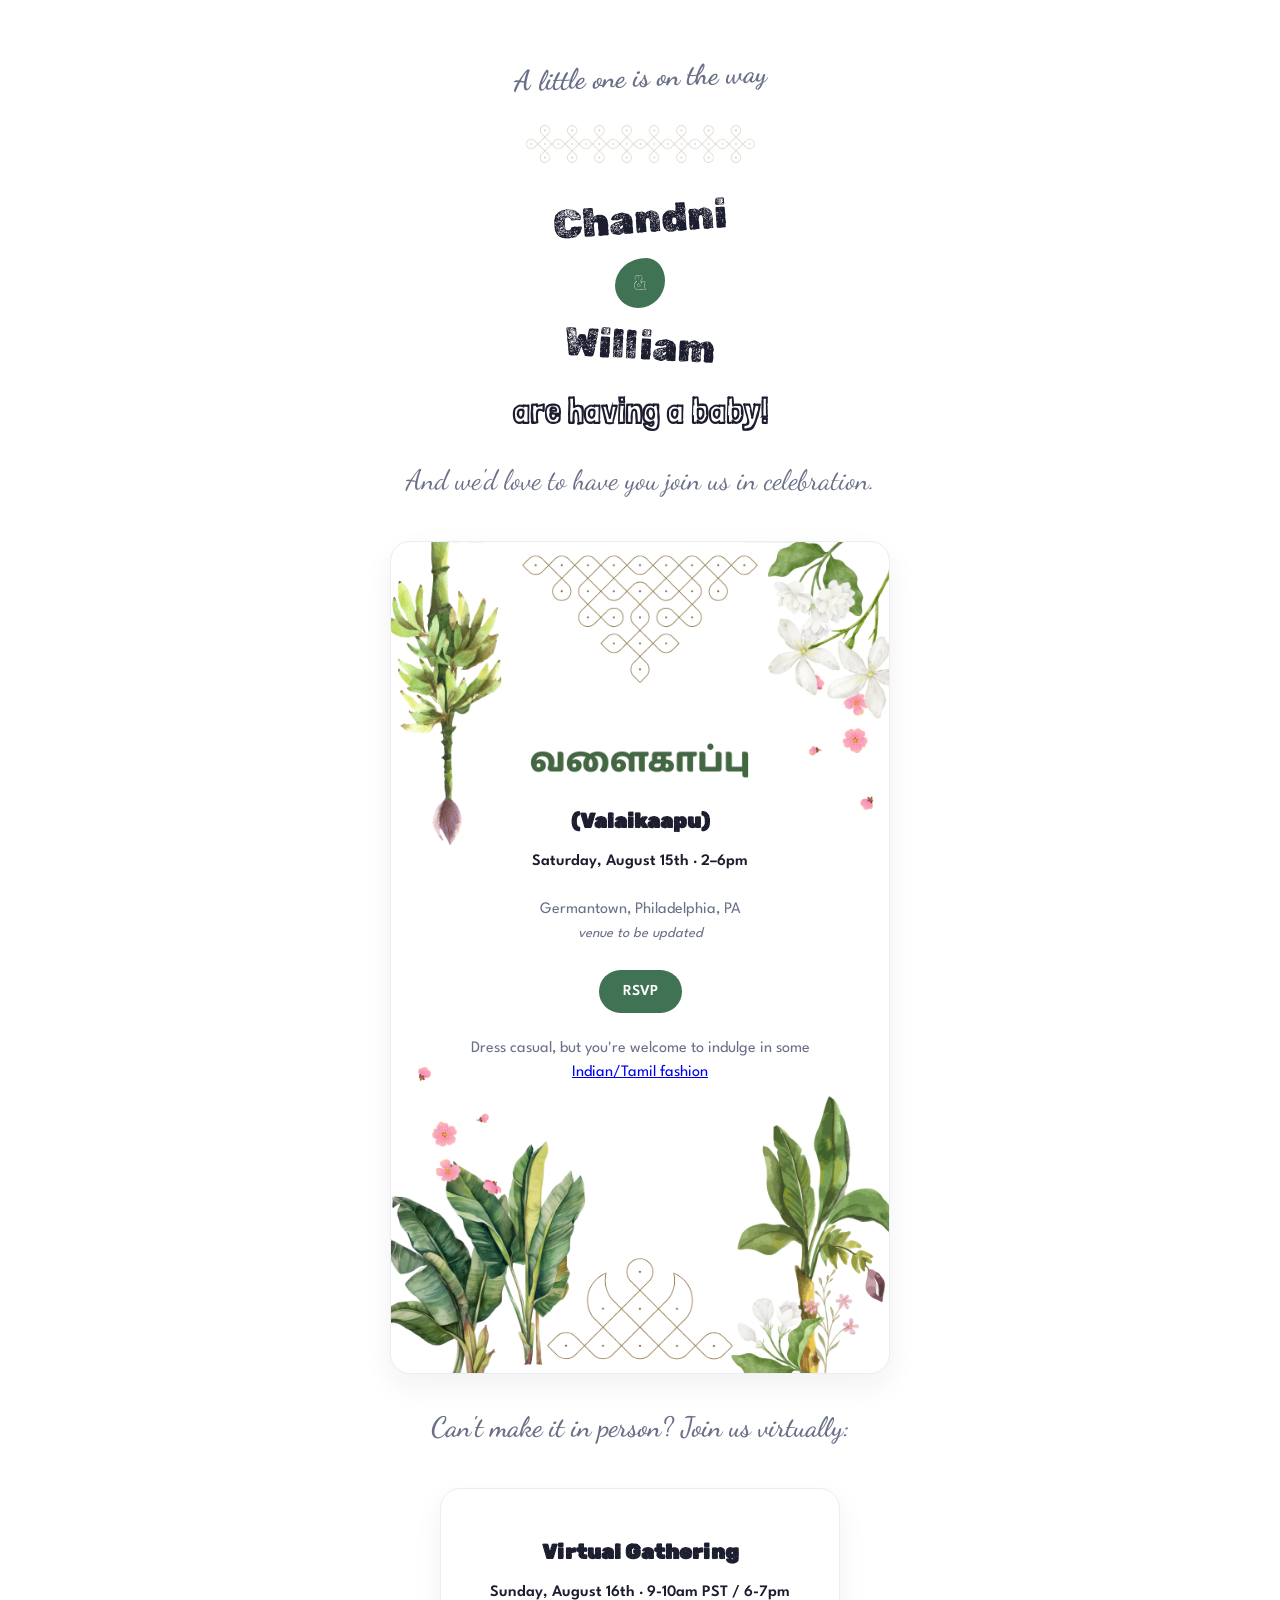
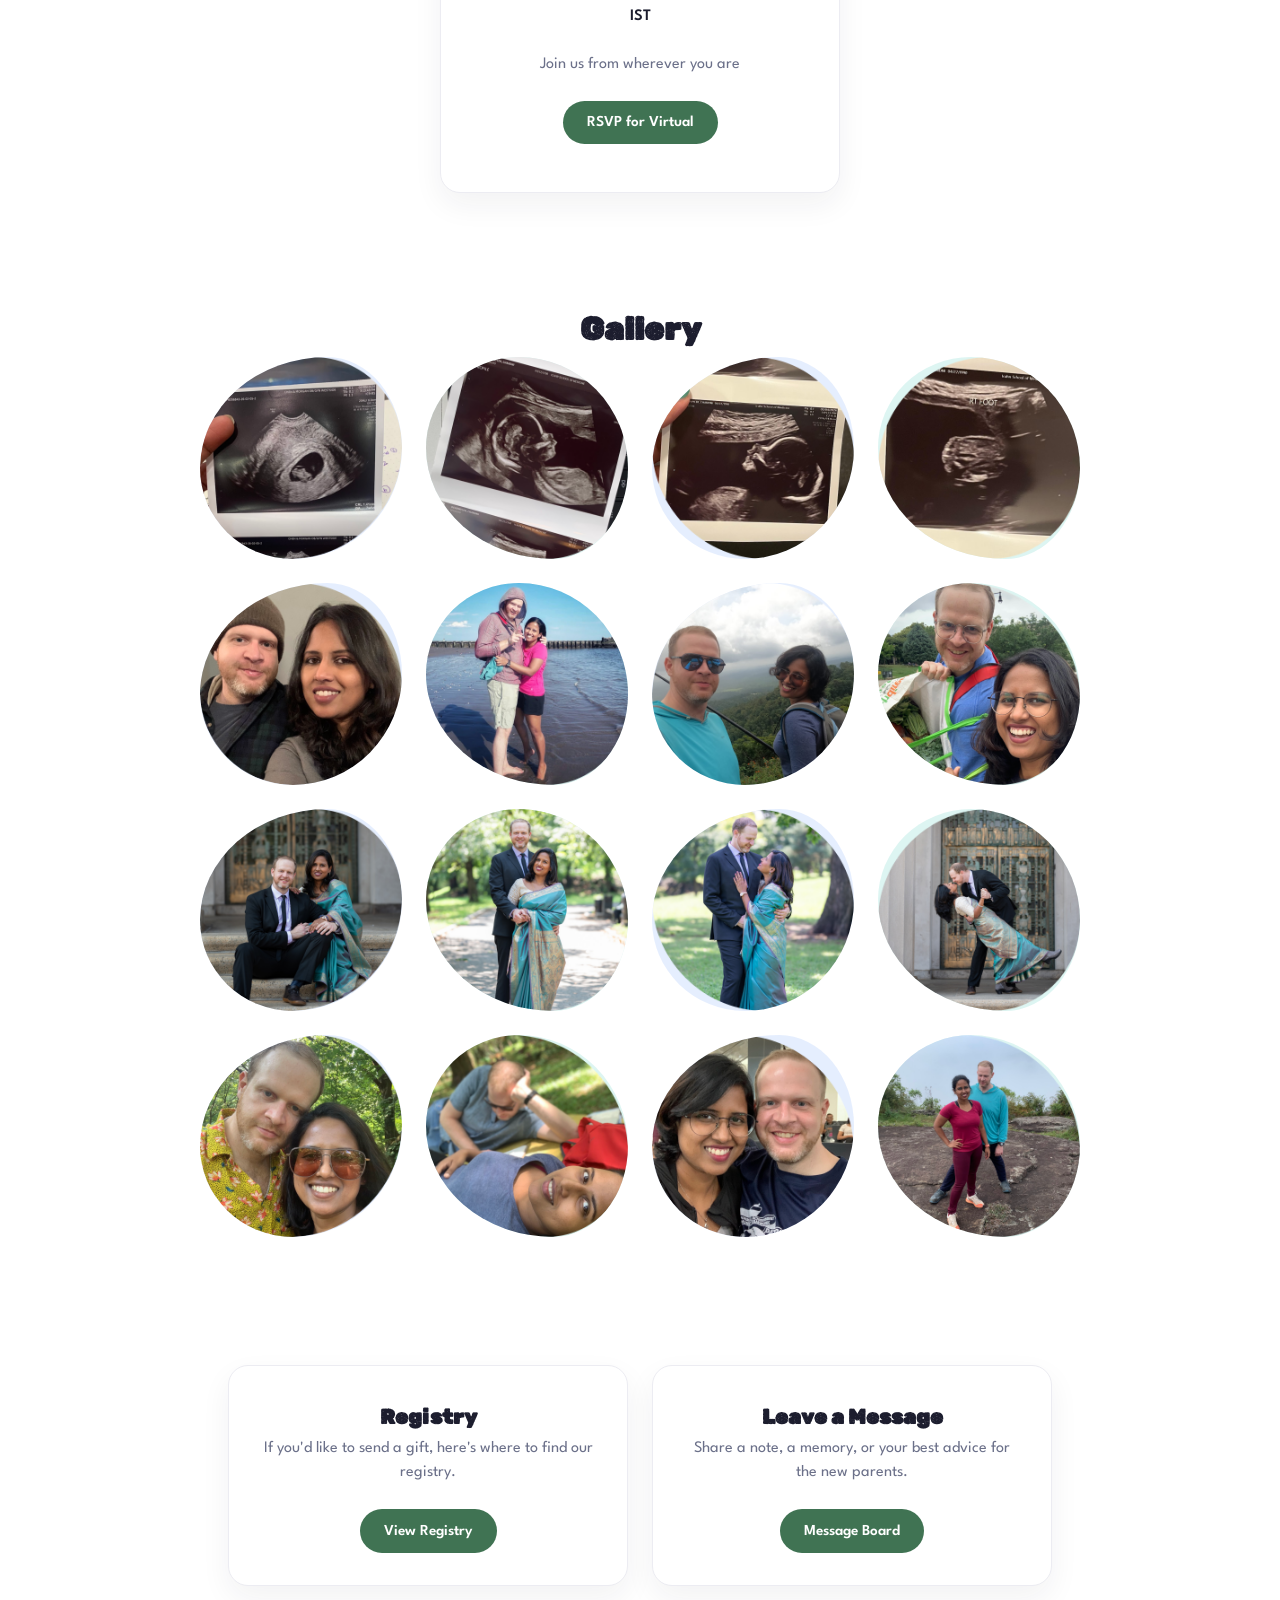
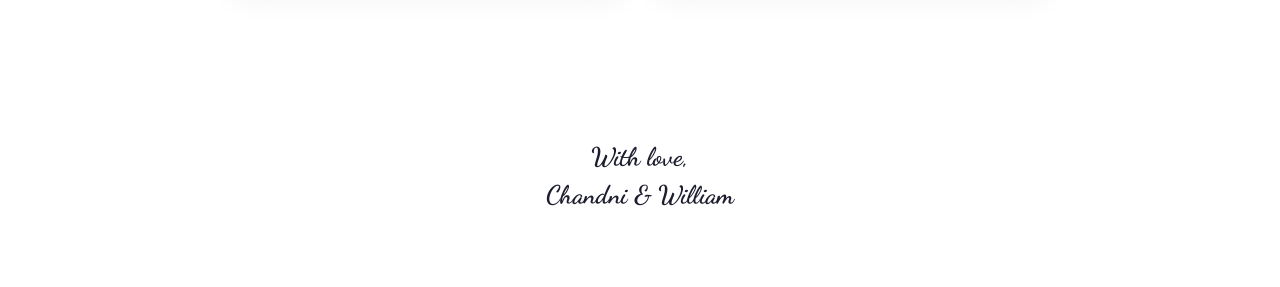
==== index.html @ 980592e0 "Add spacer graphic and tune invite card sizing/colors Adds Images/spacer.png between the eyebrow tex" ====
<!DOCTYPE html>
<html lang="en">
<head>
<meta charset="UTF-8">
<meta name="viewport" content="width=device-width, initial-scale=1.0">
<title>Chandni & William's Baby Celebration</title>

<link rel="preconnect" href="https://fonts.googleapis.com">
<link rel="preconnect" href="https://fonts.gstatic.com" crossorigin>
<link href="https://fonts.googleapis.com/css2?family=Dancing+Script:wght@400..700&family=League+Spartan:wght@100..900&family=Londrina+Sketch&family=Rubik+Dirt&display=swap" rel="stylesheet">

<link rel="stylesheet" href="styles.css">
</head>
<body>

<div class="page">

  <header class="hero">
    <p class="eyebrow">A little one is on the way</p>

    <img class="spacer-img" src="Images/spacer.png" alt="">

    <h1 class="names">
      <span class="name-badge tilt-left">Chandni</span>
      <span class="amp-bubble">&amp;</span>
      <span class="name-badge tilt-right">William</span>
    </h1>

    <p class="tagline">are having a baby!</p>
    <p class="lead">And we'd love to have you join us in celebration.</p>

    <div class="details">
      <div class="detail-card detail-card--invite">
        <!-- <span class="icon-badge icon-pink">&#127881;</span> -->
        <h2>(Valaikaapu)</h2>
        <p class="when">Saturday, August 15th &middot; 2&ndash;6pm</p>
        <p class="where">Germantown, Philadelphia, PA <span class="tbd"> <br> venue to be updated</span></p>
        <a class="rsvp-btn" href="rsvp-in-person.html">RSVP</a>

          <p class="where">Dress casual, but you're  welcome to indulge in some <a href="https://de.pinterest.com/chandneee/tamil-fashion/"> Indian/Tamil fashion</a></p>
      </div>
    </div>

    <p class="note">Can't make it in person? Join us virtually:</p>

    <div class="details">
      <div class="detail-card">
        <!-- <span class="icon-badge icon-blue">&#128421;&#65039;</span> -->
        <h2>Virtual Gathering</h2>
        <p class="when">Sunday, August 16th &middot;  9-10am PST / 6-7pm IST</p>
        <p class="where">Join us from wherever you are</p>
        <a class="rsvp-btn" href="rsvp-virtual.html">RSVP for Virtual</a>
      </div>
    </div>
  </header>

  <main>

    <section class="photos">
      <h2>Gallery</h2>
      <!-- <p class="section-sub">A few moments along the way</p> -->
      <div class="photo-grid">
        <div class="photo-frame blob-a"><img src="Images/Frame 13.png" alt="Chandni and William"></div>
        <div class="photo-frame blob-b"><img src="Images/Frame 14.png" alt="Chandni and William"></div>
        <div class="photo-frame blob-a"><img src="Images/Frame 15.png" alt="Chandni and William"></div>
        <div class="photo-frame blob-b"><img src="Images/Frame 16.png" alt="Chandni and William"></div>
        <div class="photo-frame blob-a"><img src="Images/Frame 1.png" alt="Chandni and William"></div>
        <div class="photo-frame blob-b"><img src="Images/Frame 2.png" alt="Chandni and William"></div>
        <div class="photo-frame blob-a"><img src="Images/Frame 3.png" alt="Chandni and William"></div>
        <div class="photo-frame blob-b"><img src="Images/Frame 4.png" alt="Chandni and William"></div>
        <div class="photo-frame blob-a"><img src="Images/Frame 5.png" alt="Chandni and William"></div>
        <div class="photo-frame blob-b"><img src="Images/Frame 6.png" alt="Chandni and William"></div>
        <div class="photo-frame blob-a"><img src="Images/Frame 7.png" alt="Chandni and William"></div>
        <div class="photo-frame blob-b"><img src="Images/Frame 8.png" alt="Chandni and William"></div>
        <div class="photo-frame blob-a"><img src="Images/Frame 9.png" alt="Chandni and William"></div>
        <div class="photo-frame blob-b"><img src="Images/Frame 10.png" alt="Chandni and William"></div>
        <div class="photo-frame blob-a"><img src="Images/Frame 11.png" alt="Chandni and William"></div>
        <div class="photo-frame blob-b"><img src="Images/Frame 12.png" alt="Chandni and William"></div>
        
      </div>
    </section>

    <section class="links">
      <div class="link-card">
        <!-- <span class="icon-badge icon-orange">&#127873;</span> -->
        <h2>Registry</h2>
        <p>If you'd like to send a gift, here's where to find our registry.</p>
        <a class="link-btn" href="https://www.amazon.com/baby-reg/chandniandwilliam-naidu-deadwyler-september-2026-philadelphia/3P7S548RN2HLB?ref_=cm_sw_r_cp_ud_dp_37FJ0TAKB4GSCDXKMKXC">View Registry</a>
      </div>

      <div class="link-card">
        <!-- <span class="icon-badge icon-pink">&#128140;</span> -->
        <h2>Leave a Message</h2>
        <p>Share a note, a memory, or your best advice for the new parents.</p>
        <a class="link-btn" href="https://www.figma.com/board/EchbsHTutw6TJrjADyF4Dw/Welcome-to-the-world-party?node-id=0-1&t=aJHgrbHjMYSJV0SW-1">Message Board</a>
      </div>
    </section>

  </main>

  <footer>
    <div class="footer-badge">
      <p>With love, <br> Chandni &amp; William</p>
    </div>
  </footer>

</div>

</body>
</html>
---- styles.css ----
:root {
  --purple: #407353;
  --blue: #4f8ef7;
  --teal: #45c9b8;
  --yellow: #fbd65b;
  --pink: #f98fc0;
  --white: #ffffff;
  --ink: #1c1d2e;
  --muted: #6b7089;
  --border: #ececf2;
}

* {
  box-sizing: border-box;
}

html {
  overflow-x: hidden;
}

body {
  margin: 0;
  font-family: "League Spartan", "Helvetica Neue", Arial, sans-serif;
  background: var(--white) url("illustrated-bg.png") center / cover no-repeat fixed;
  color: var(--ink);
  line-height: 1.5;
  overflow-x: hidden;
}

h2 {
  font-family: "Rubik Dirt", "Baloo 2", sans-serif;
}

/* ---------- Hero ---------- */

.hero {
  text-align: center;
  padding: 3.5rem 1.5rem 3rem;
}

.eyebrow {
  font-family: "Dancing Script", cursive;
  font-size: 1.75rem;
  font-weight: 700;
  color: var(--muted);
  transform: rotate(-2deg);
  margin: 0 0 1rem;
}

.spacer-img {
  display: block;
  width: 240px;
  max-width: 60%;
  height: auto;
  margin: 0 auto 1rem;
}

.names {
  display: flex;
  flex-direction: column;
  align-items: center;
  justify-content: center;
  gap: 0.5rem;
  margin: 0 0 0.5rem;
}

.name-badge {
  color: var(--ink);
  font-family: "Rubik Dirt", "Baloo Thambi 2", sans-serif;
  font-size: clamp(1.6rem, 5vw, 2.5rem);
  font-weight: 400;
}

.tilt-left {
  display: inline-block;
  transform: rotate(-4deg);
}

.tilt-right {
  display: inline-block;
  transform: rotate(3deg);
}

.amp-bubble {
  background: var(--purple);
  color: var(--white);
  font-family: "Londrina Sketch", "Baloo Thambi 2", sans-serif;
  font-weight: 400;
  font-size: 1.3rem;
  width: 2.4em;
  height: 2.4em;
  border-radius: 63% 37% 54% 46% / 55% 45% 55% 45%;
  display: flex;
  align-items: center;
  justify-content: center;
}

.tagline {
  font-family: "Londrina Sketch", cursive;
  font-size: 2.3rem;
  font-weight: 700;
  color: var(--ink);
  margin: 0.5rem 0 0.25rem;
}

.lead {
  font-family: "Dancing Script", cursive;
  font-size: 1.75rem;
  color: var(--muted);
  padding: 1rem 0 0;
  margin: 0 0 2.5rem;
}

.details {
  display: flex;
  flex-wrap: wrap;
  justify-content: center;
  gap: 1.5rem;
  max-width: 800px;
  margin: 0 auto;
}

.detail-card {
  position: relative;
  background: var(--white);
  border: 1px solid var(--border);
  border-radius: 20px;
  padding: 3rem;
  flex: 1 1 280px;
  max-width: 1200px;
  /* min-height: 400px; */
  box-shadow: 0 12px 30px rgba(28, 29, 46, 0.06);
  align-content: center;
  max-width: 400px;
}

.detail-card--invite {
  background-image: url("Images/invite-bg.png");
  background-size: cover;
  background-position: center;
  aspect-ratio: 1200 / 2000;
  min-height: 0;
  height: auto;
  max-width: 500px;
}

.icon-badge {
  position: absolute;
  top: -1.1rem;
  left: -1.1rem;
  width: 2.6rem;
  height: 2.6rem;
  border-radius: 50%;
  display: flex;
  align-items: center;
  justify-content: center;
  font-size: 1.3rem;
  box-shadow: 0 6px 16px rgba(28, 29, 46, 0.12);
}

.icon-pink {
  background: var(--pink);
}

.icon-blue {
  background: var(--blue);
}

.icon-orange {
  background: var(--yellow);
}

.detail-card h2 {
  margin: 0 0 0.75rem;
  font-size: 1.3rem;
  color: var(--ink);
}

.when {
  font-weight: 600;
  margin: 0 0 0.25rem;
}

.where {
  color: var(--muted);
  margin: 1.5rem 0 1.5rem 0;
}

.tbd {
  font-style: italic;
  font-size: 0.9em;
}

.rsvp-btn,
.link-btn {
  display: inline-block;
  background: var(--purple);
  color: var(--white);
  text-decoration: none;
  padding: 0.65rem 1.5rem;
  border-radius: 999px;
  font-weight: 600;
  font-size: 0.95rem;
  transition: transform 0.15s ease;
}

.rsvp-btn:hover,
.link-btn:hover {
  transform: translateY(-2px);
}

.note {
  margin: 2.5rem 0;
  color: var(--muted);
  font-family: "Dancing Script", cursive;
  font-size: 1.75rem;
  font-weight: 600;
}

.details + .note {
  margin-top: 2rem;
}

/* ---------- Main sections ---------- */

main {
  max-width: 960px;
  margin: 0 auto;
  padding: 3rem 1.5rem;
}

section h2 {
  font-size: 2rem;
  color: var(--ink);
  text-align: center;
  margin: 0 0 0.25rem;
}

/* ---------- RSVP (standalone pages) ---------- */

.back-link {
  display: inline-block;
  margin: 2rem 0 0 2rem;
  color: var(--muted);
  text-decoration: none;
  font-weight: 600;
}

.back-link:hover {
  color: var(--ink);
}

.rsvp-standalone {
  max-width: 480px;
  margin: 0 auto;
  padding: 2rem 1.5rem 4rem;
}

.rsvp-card {
  background: var(--white);
  border: 1px solid var(--border);
  border-radius: 20px;
  padding: 2.25rem 2rem;
  text-align: left;
  box-shadow: 0 12px 30px rgba(28, 29, 46, 0.06);
}

.rsvp-card h2 {
  font-size: 1.3rem;
  text-align: center;
  margin: 0 0 1.25rem;
}

.rsvp-card label {
  display: block;
  font-size: 0.9rem;
  font-weight: 600;
  color: var(--ink);
  margin-bottom: 1rem;
}

.rsvp-card input,
.rsvp-card select,
.rsvp-card textarea {
  display: block;
  width: 100%;
  margin-top: 0.35rem;
  padding: 0.6rem 0.75rem;
  border: 1px solid var(--border);
  border-radius: 10px;
  font-family: inherit;
  font-size: 0.95rem;
  color: var(--ink);
}

.rsvp-card textarea {
  resize: vertical;
}

.rsvp-card .rsvp-btn {
  display: block;
  width: 100%;
  text-align: center;
  border: none;
  cursor: pointer;
  margin-top: 0.5rem;
}

.section-sub {
  text-align: center;
  color: var(--muted);
  margin: 0 0 2.5rem;
  font-family: "Dancing Script", cursive;
  font-size: 1.75rem;
}

.photos {
  margin-bottom: 4rem;
  padding: 1rem;
}

.photo-grid {
  display: grid;
  grid-template-columns: repeat(auto-fit, minmax(180px, 1fr));
  gap: 1.5rem;
}

.photo-frame {
  aspect-ratio: 1 / 1;
  display: flex;
  align-items: center;
  justify-content: center;
  overflow: hidden;
  color: var(--ink);
  font-size: 0.9rem;
  font-weight: 600;
  border-radius: 63% 37% 54% 46% / 55% 45% 55% 45%;
}

.photo-frame img {
  width: 100%;
  height: 100%;
  object-fit: cover;
  display: block;
}

.blob-a {
  background: rgba(79, 142, 247, 0.15);
}

.blob-b {
  background: rgba(69, 201, 184, 0.18);
  border-radius: 46% 54% 37% 63% / 45% 55% 45% 55%;
}

/* ---------- Links section ---------- */

.links {
  display: flex;
  flex-wrap: wrap;
  gap: 1.5rem;
  justify-content: center;
  border-radius: 24px;
  padding: 3rem 2rem;
}

.link-card {
  position: relative;
  background: var(--white);
  border: 1px solid var(--border);
  border-radius: 20px;
  padding: 2.25rem 2rem 2rem;
  flex: 1 1 320px;
  max-width: 400px;
  text-align: center;
  box-shadow: 0 12px 30px rgba(28, 29, 46, 0.06);
}

.link-card h2 {
  font-size: 1.3rem;
}

.link-card p {
  color: var(--muted);
  margin: 0 0 1.5rem;
}

/* ---------- Footer ---------- */

footer {
  padding: 2.5rem 1.5rem 3.5rem;
  display: flex;
  justify-content: center;
}

.footer-badge {
  background: var(--white);
  /* border: 1px solid var(--border); */
  color: var(--ink);
  border-radius: 999px;
  padding: 1rem 2.5rem;
  /* box-shadow: 0 12px 30px rgba(28, 29, 46, 0.06); */
}

.footer-badge p {
  margin: 0;
  font-family: "Dancing SCript", cursive;
  text-align: center;
  font-size: 1.6rem;
  font-weight: 700;
}
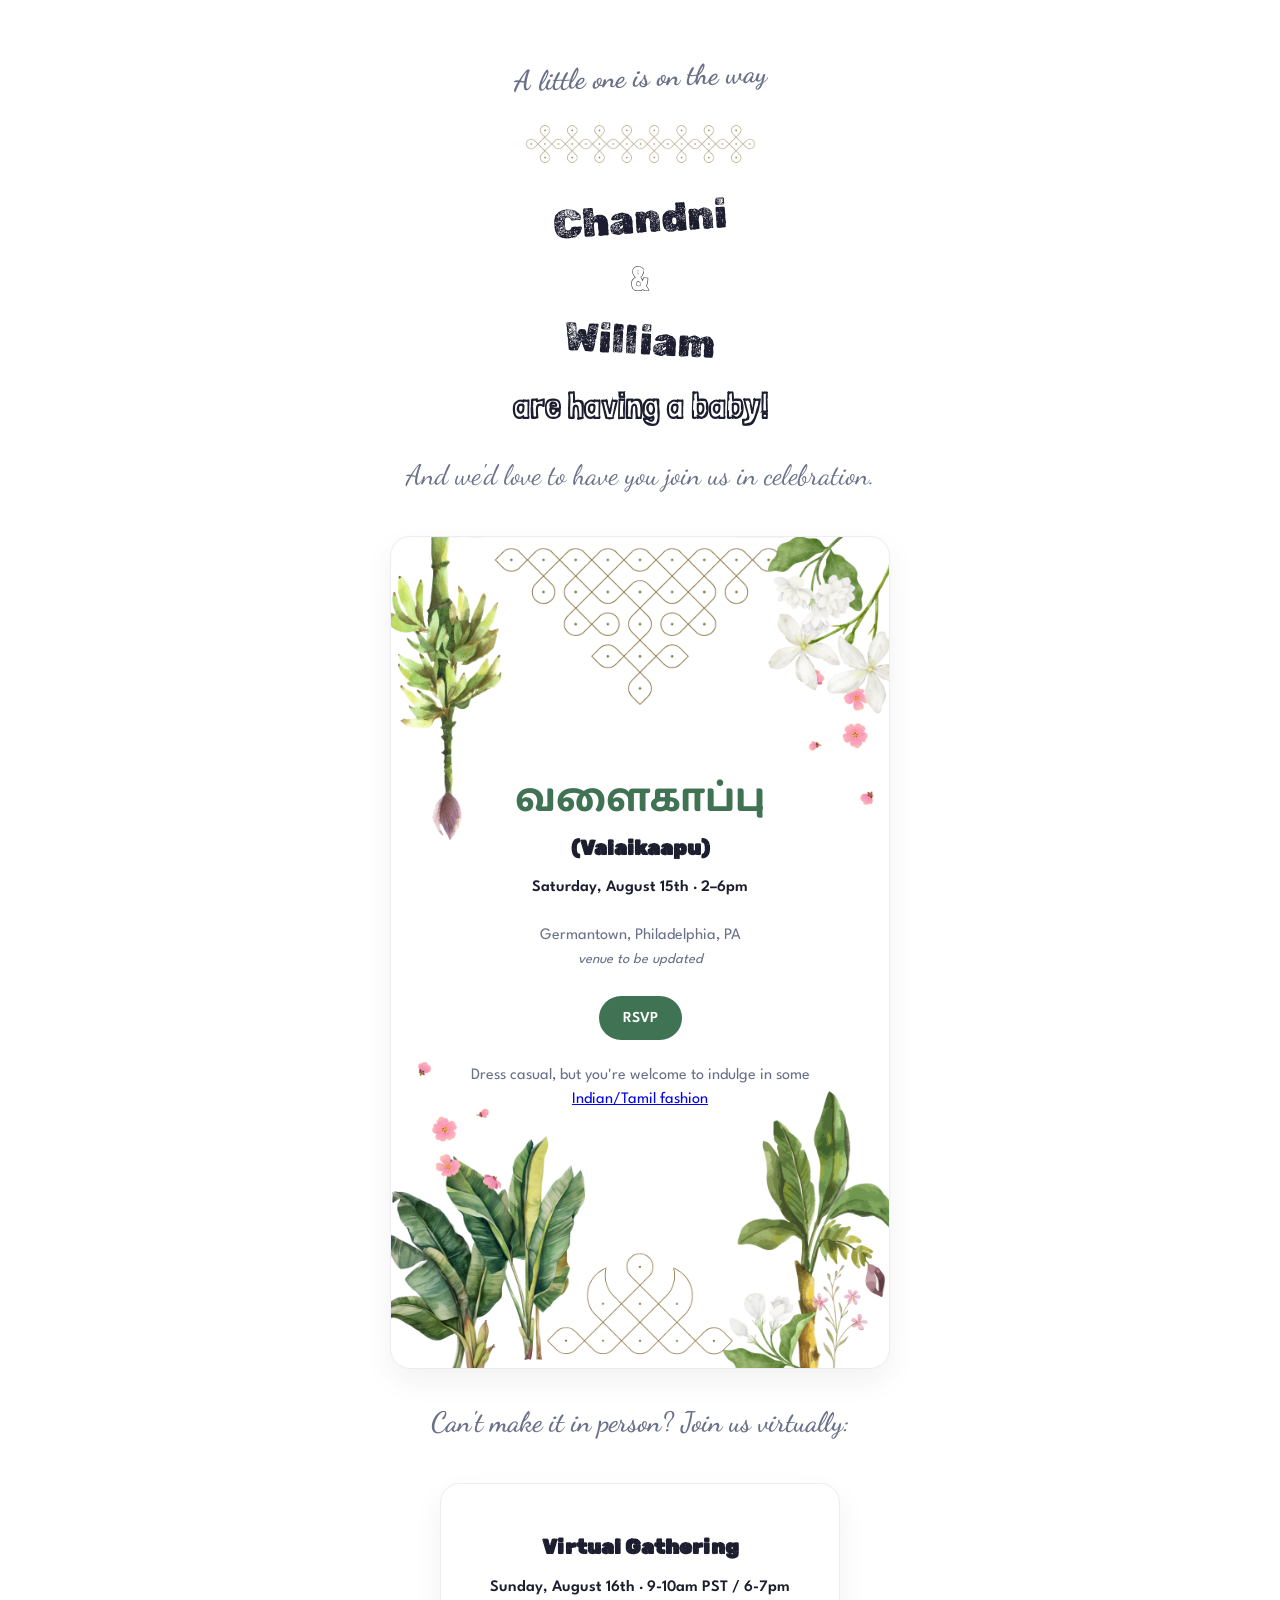
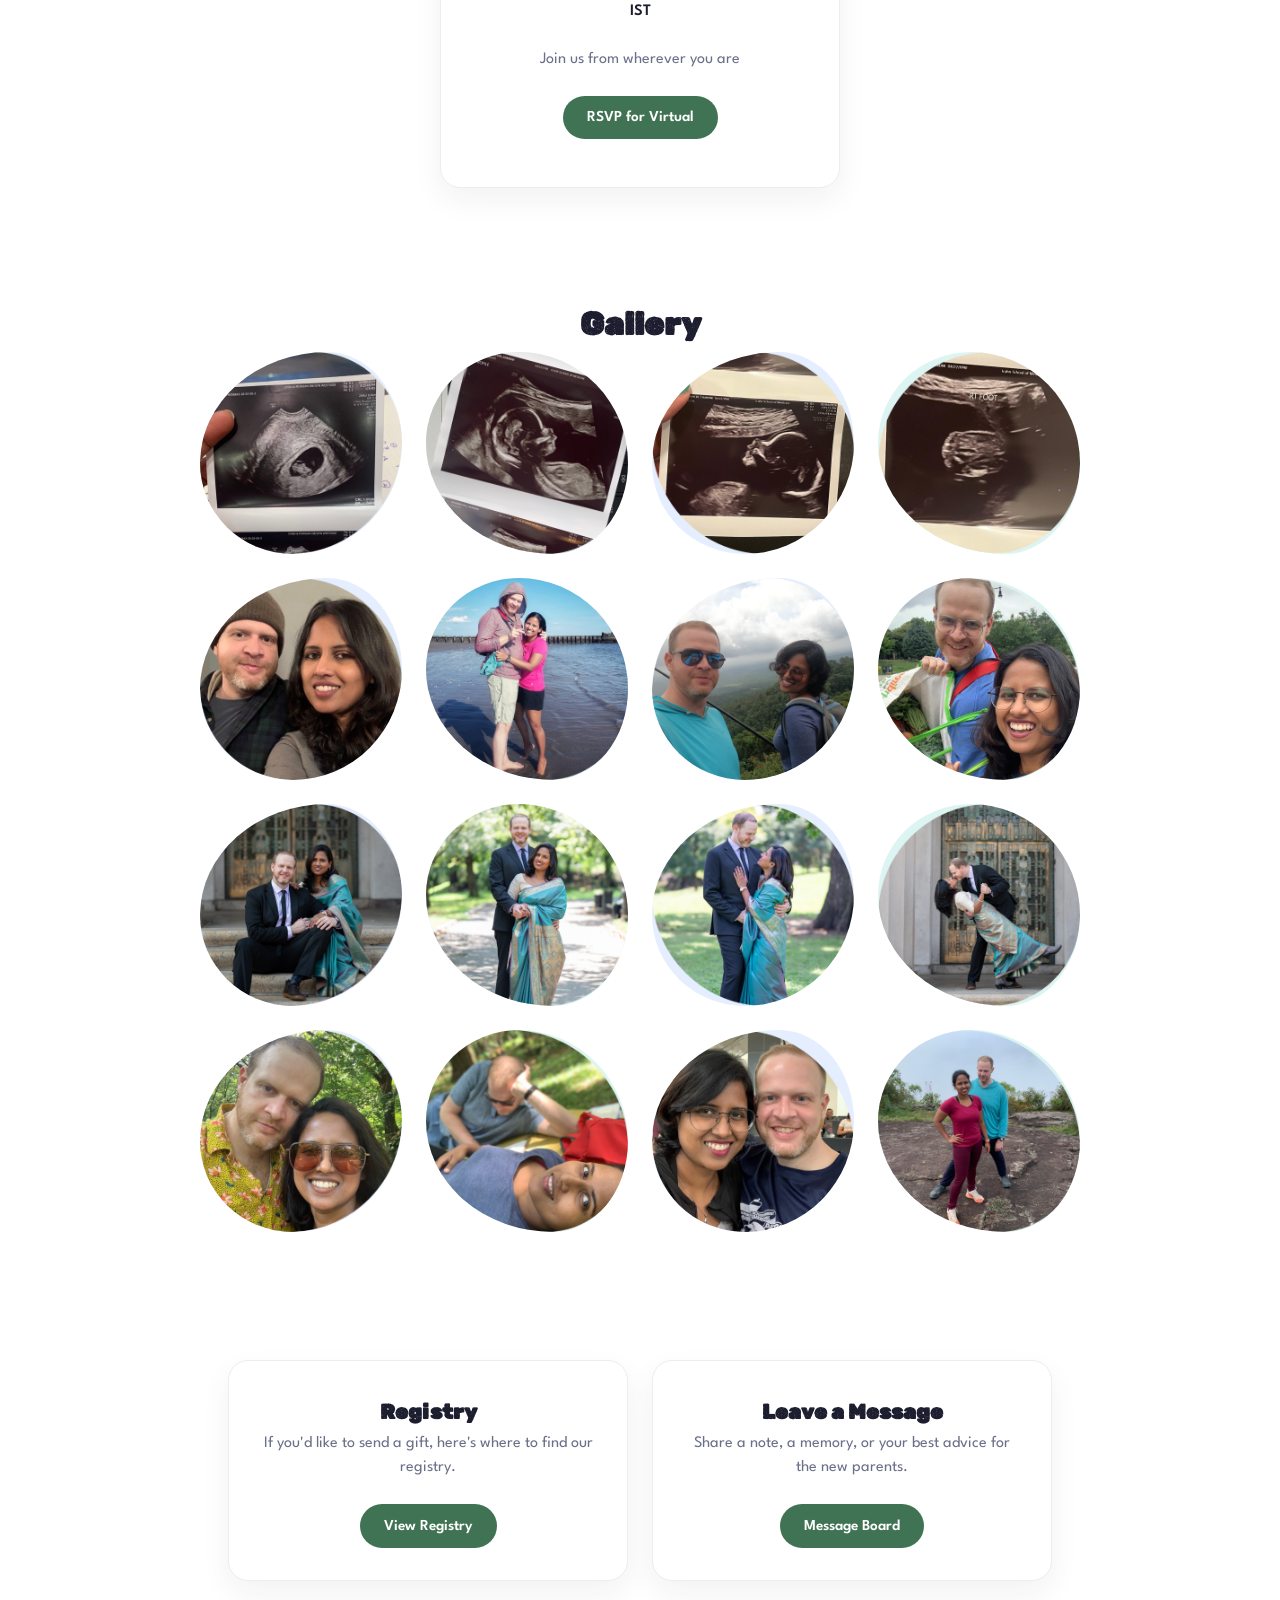
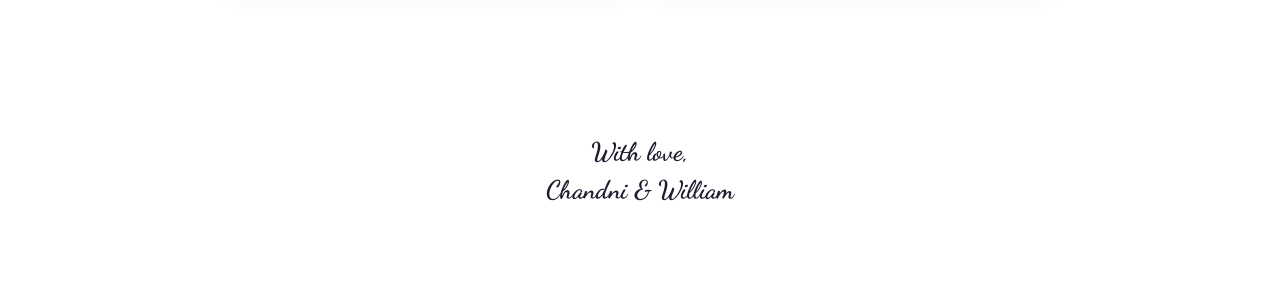
==== commit e3777a02: "Add Tamil title above Valaikaapu heading Adds வளைகாப்பு in Baloo Thambi 2 (larger, purple) above the" ====
--- a/index.html
+++ b/index.html
@@ -7,7 +7,7 @@
 
 <link rel="preconnect" href="https://fonts.googleapis.com">
 <link rel="preconnect" href="https://fonts.gstatic.com" crossorigin>
-<link href="https://fonts.googleapis.com/css2?family=Dancing+Script:wght@400..700&family=League+Spartan:wght@100..900&family=Londrina+Sketch&family=Rubik+Dirt&display=swap" rel="stylesheet">
+<link href="https://fonts.googleapis.com/css2?family=Baloo+Thambi+2:wght@400..800&family=Dancing+Script:wght@400..700&family=League+Spartan:wght@100..900&family=Londrina+Sketch&family=Rubik+Dirt&display=swap" rel="stylesheet">
 
 <link rel="stylesheet" href="styles.css">
 </head>
@@ -32,6 +32,7 @@
     <div class="details">
       <div class="detail-card detail-card--invite">
         <!-- <span class="icon-badge icon-pink">&#127881;</span> -->
+        <p class="tamil-title">வளைகாப்பு</p>
         <h2>(Valaikaapu)</h2>
         <p class="when">Saturday, August 15th &middot; 2&ndash;6pm</p>
         <p class="where">Germantown, Philadelphia, PA <span class="tbd"> <br> venue to be updated</span></p>
--- a/styles.css
+++ b/styles.css
@@ -2,7 +2,7 @@
   --purple: #407353;
   --blue: #4f8ef7;
   --teal: #45c9b8;
-  --yellow: #fbd65b;
+  --yellow: #d6c99d;
   --pink: #f98fc0;
   --white: #ffffff;
   --ink: #1c1d2e;
@@ -82,13 +82,13 @@
 }
 
 .amp-bubble {
-  background: var(--purple);
-  color: var(--white);
+  /* background: var(--yellow); */
+  color: var(--ink);
   font-family: "Londrina Sketch", "Baloo Thambi 2", sans-serif;
   font-weight: 400;
-  font-size: 1.3rem;
+  font-size: 2rem;
   width: 2.4em;
-  height: 2.4em;
+  height: 1.4em;
   border-radius: 63% 37% 54% 46% / 55% 45% 55% 45%;
   display: flex;
   align-items: center;
@@ -170,6 +170,14 @@
   background: var(--yellow);
 }
 
+.tamil-title {
+  margin: 0 0 0.25rem;
+  font-family: "Baloo Thambi 2", sans-serif;
+  font-size: 2.5rem;
+  font-weight: 700;
+  color: var(--purple);
+}
+
 .detail-card h2 {
   margin: 0 0 0.75rem;
   font-size: 1.3rem;
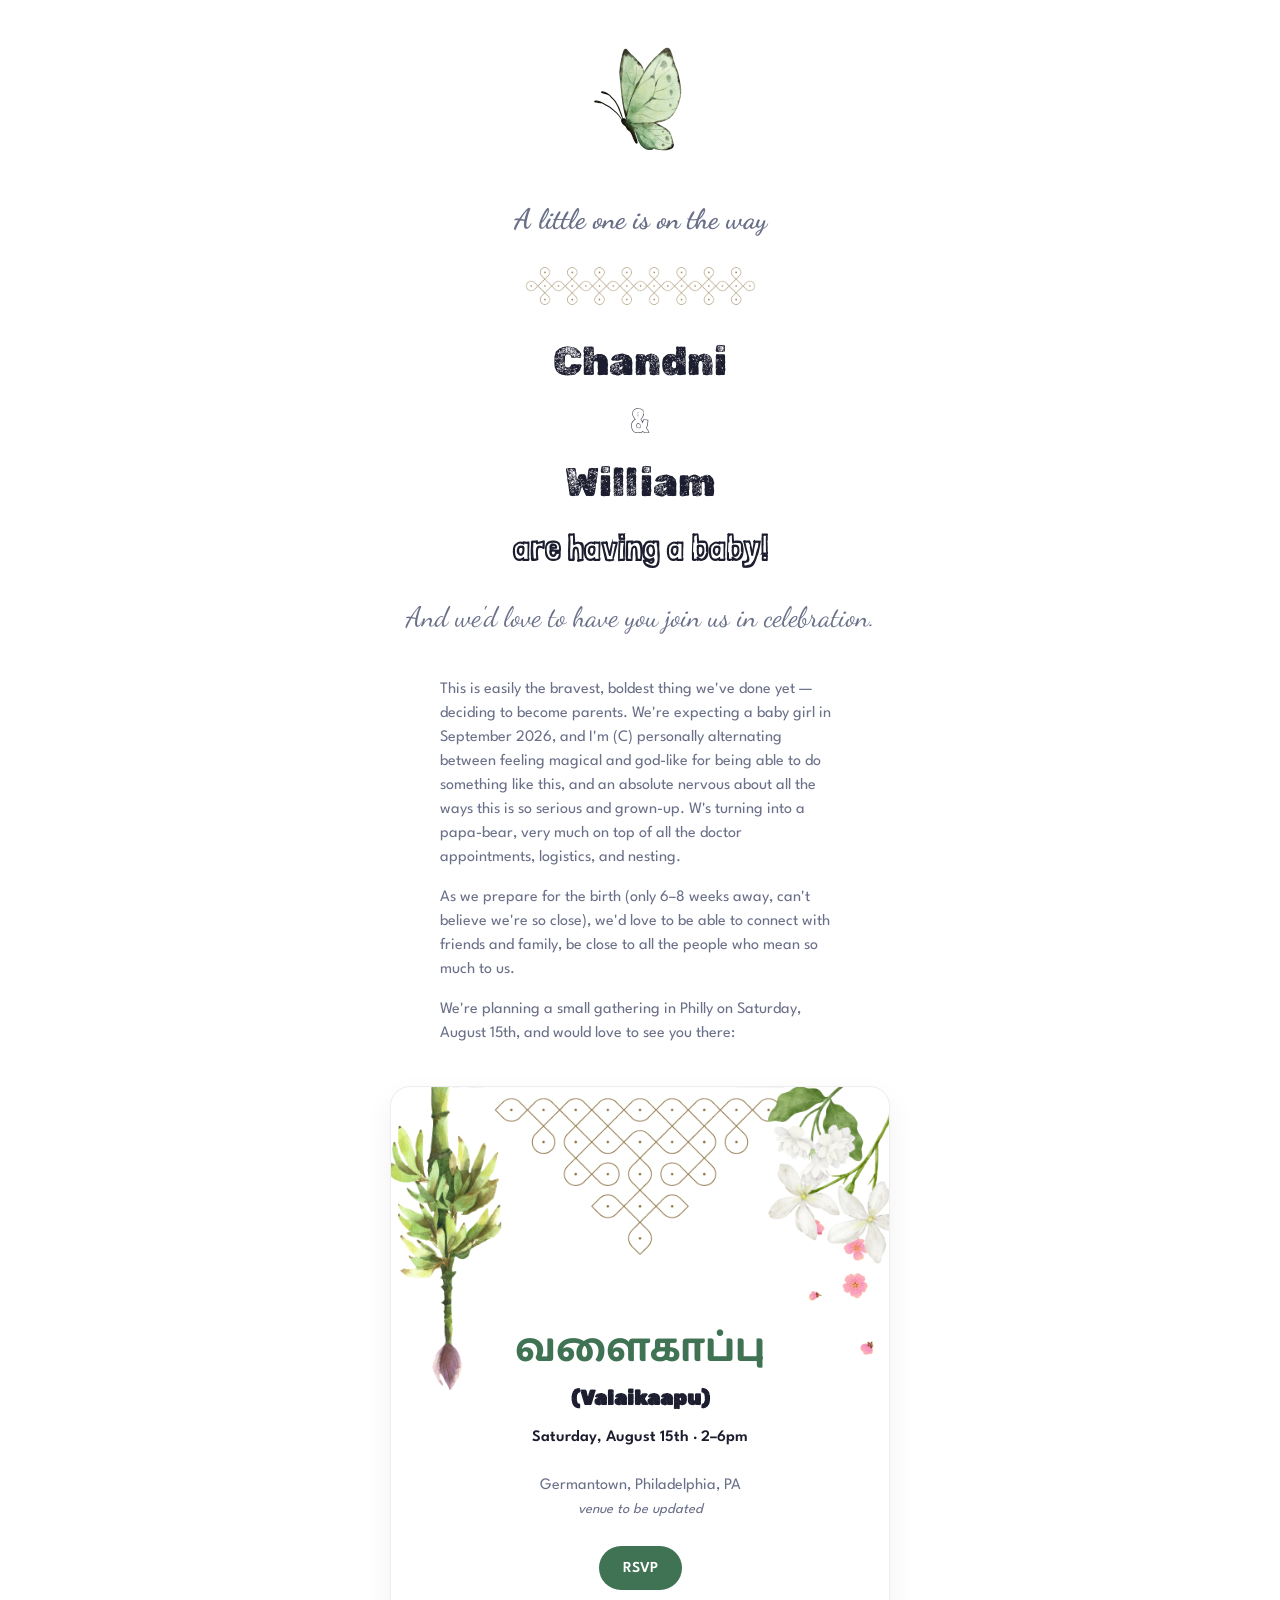
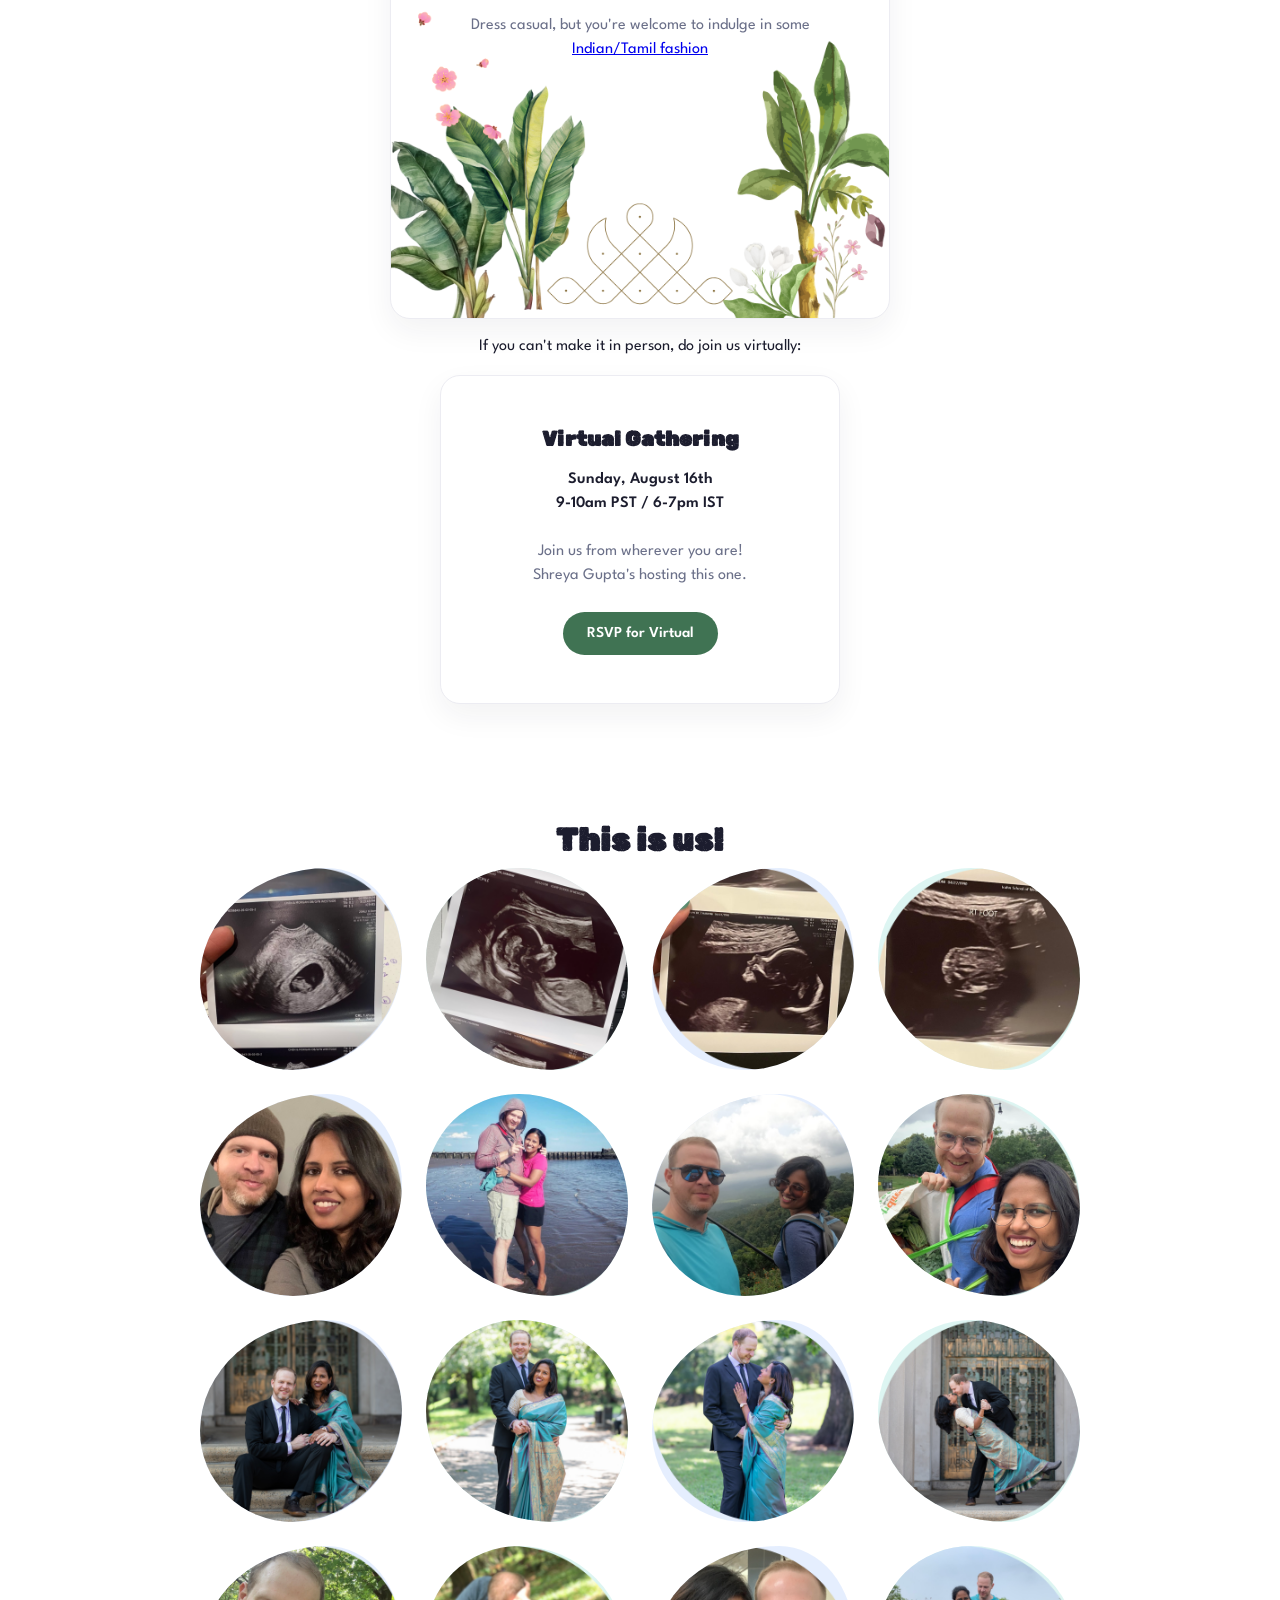
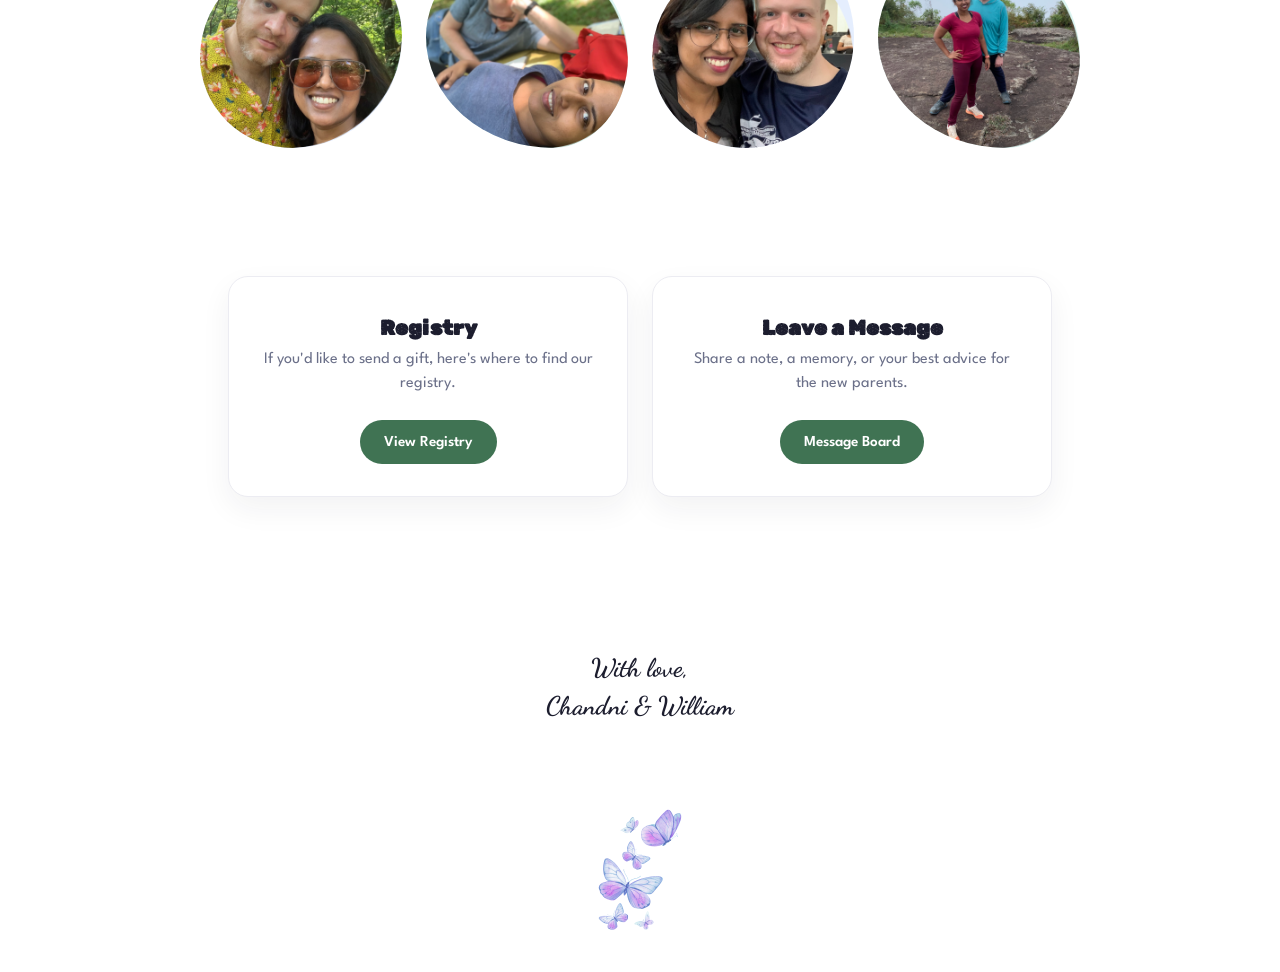
==== commit 1b583383: "Add butterfly graphics, intro text, and mailing address field Adds top/bottom butterfly images, an i" ====
--- a/index.html
+++ b/index.html
@@ -15,6 +15,8 @@
 
 <div class="page">
 
+  <img class="butterfly-img butterfly-img--top" src="Images/top-butterfly.png" alt="">
+
   <header class="hero">
     <p class="eyebrow">A little one is on the way</p>
 
@@ -29,6 +31,12 @@
     <p class="tagline">are having a baby!</p>
     <p class="lead">And we'd love to have you join us in celebration.</p>
 
+    <div class="intro-text">
+      <p>This is easily the bravest, boldest thing we've done yet &mdash; deciding to become parents. We're expecting a baby girl in September 2026, and I'm (C)  personally alternating between feeling magical and god-like for being able to do something like this, and an absolute nervous about all the ways this is so serious and grown-up. W's turning into a papa-bear, very much on top of all the doctor appointments, logistics, and nesting.</p>
+      <p>As we prepare for the birth (only 6&ndash;8 weeks away, can't believe we're so close), we'd love to be able to connect with friends and family, be close to all the people who mean so much to us.</p>
+      <p> We're planning a small gathering in Philly on Saturday, August 15th, and would love to see you there: </p>
+    </div>
+
     <div class="details">
       <div class="detail-card detail-card--invite">
         <!-- <span class="icon-badge icon-pink">&#127881;</span> -->
@@ -42,14 +50,14 @@
       </div>
     </div>
 
-    <p class="note">Can't make it in person? Join us virtually:</p>
+    <p>If you can't make it in person, do join us virtually:</p>
 
     <div class="details">
       <div class="detail-card">
         <!-- <span class="icon-badge icon-blue">&#128421;&#65039;</span> -->
         <h2>Virtual Gathering</h2>
-        <p class="when">Sunday, August 16th &middot;  9-10am PST / 6-7pm IST</p>
-        <p class="where">Join us from wherever you are</p>
+        <p class="when">Sunday, August 16th <br> 9-10am PST / 6-7pm IST</p>
+        <p class="where">Join us from wherever you are! <br> Shreya Gupta's hosting this one.</p>
         <a class="rsvp-btn" href="rsvp-virtual.html">RSVP for Virtual</a>
       </div>
     </div>
@@ -58,8 +66,7 @@
   <main>
 
     <section class="photos">
-      <h2>Gallery</h2>
-      <!-- <p class="section-sub">A few moments along the way</p> -->
+      <h2>This is us!</h2>
       <div class="photo-grid">
         <div class="photo-frame blob-a"><img src="Images/Frame 13.png" alt="Chandni and William"></div>
         <div class="photo-frame blob-b"><img src="Images/Frame 14.png" alt="Chandni and William"></div>
@@ -105,6 +112,8 @@
     </div>
   </footer>
 
+  <img class="butterfly-img butterfly-img--bottom" src="Images/bottom-butterfly.png" alt="">
+
 </div>
 
 </body>
--- a/styles.css
+++ b/styles.css
@@ -31,11 +31,35 @@
   font-family: "Rubik Dirt", "Baloo 2", sans-serif;
 }
 
+/* ---------- Butterflies ---------- */
+
+.butterfly-img {
+  display: block;
+  width: 100%;
+  max-width: 150px;
+  height: auto;
+  margin: 0 auto;
+}
+
+.butterfly-img--top {
+  margin-top: 1.5rem;
+}
+
+.butterfly-img--bottom {
+  margin-bottom: 1.5rem;
+}
+
+@media (max-width: 600px) {
+  .butterfly-img {
+    max-width: 150px;
+  }
+}
+
 /* ---------- Hero ---------- */
 
 .hero {
   text-align: center;
-  padding: 3.5rem 1.5rem 3rem;
+  padding: 1.5rem 1.5rem 3rem;
 }
 
 .eyebrow {
@@ -43,7 +67,7 @@
   font-size: 1.75rem;
   font-weight: 700;
   color: var(--muted);
-  transform: rotate(-2deg);
+  /* transform: rotate(-2deg); */
   margin: 0 0 1rem;
 }
 
@@ -73,12 +97,12 @@
 
 .tilt-left {
   display: inline-block;
-  transform: rotate(-4deg);
+  /* transform: rotate(-4deg); */
 }
 
 .tilt-right {
   display: inline-block;
-  transform: rotate(3deg);
+  /* transform: rotate(3deg); */
 }
 
 .amp-bubble {
@@ -109,6 +133,21 @@
   color: var(--muted);
   padding: 1rem 0 0;
   margin: 0 0 2.5rem;
+}
+
+.intro-text {
+  max-width: 400px;
+  margin: 0 auto 2.5rem;
+  text-align: left;
+}
+
+.intro-text p {
+  margin: 0 0 1rem;
+  color: var(--muted);
+}
+
+.intro-text p:last-child {
+  margin-bottom: 0;
 }
 
 .details {
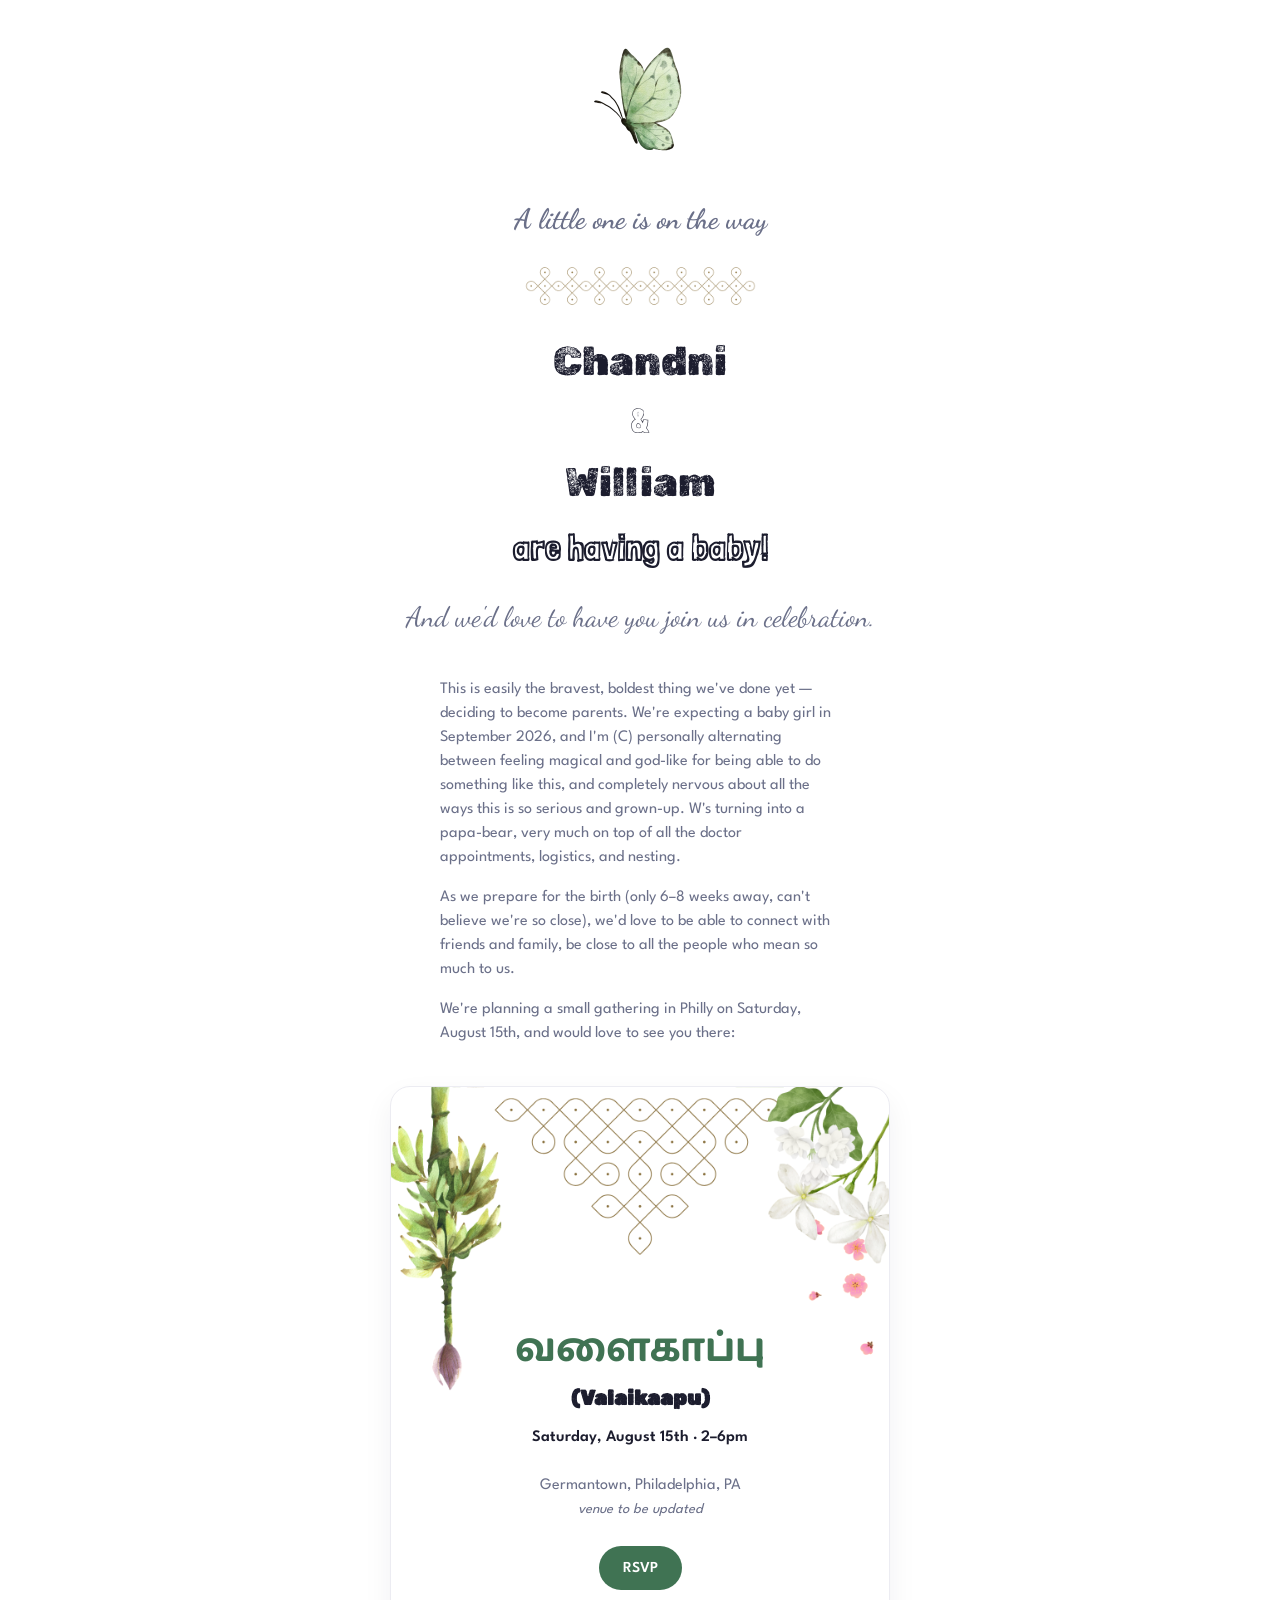
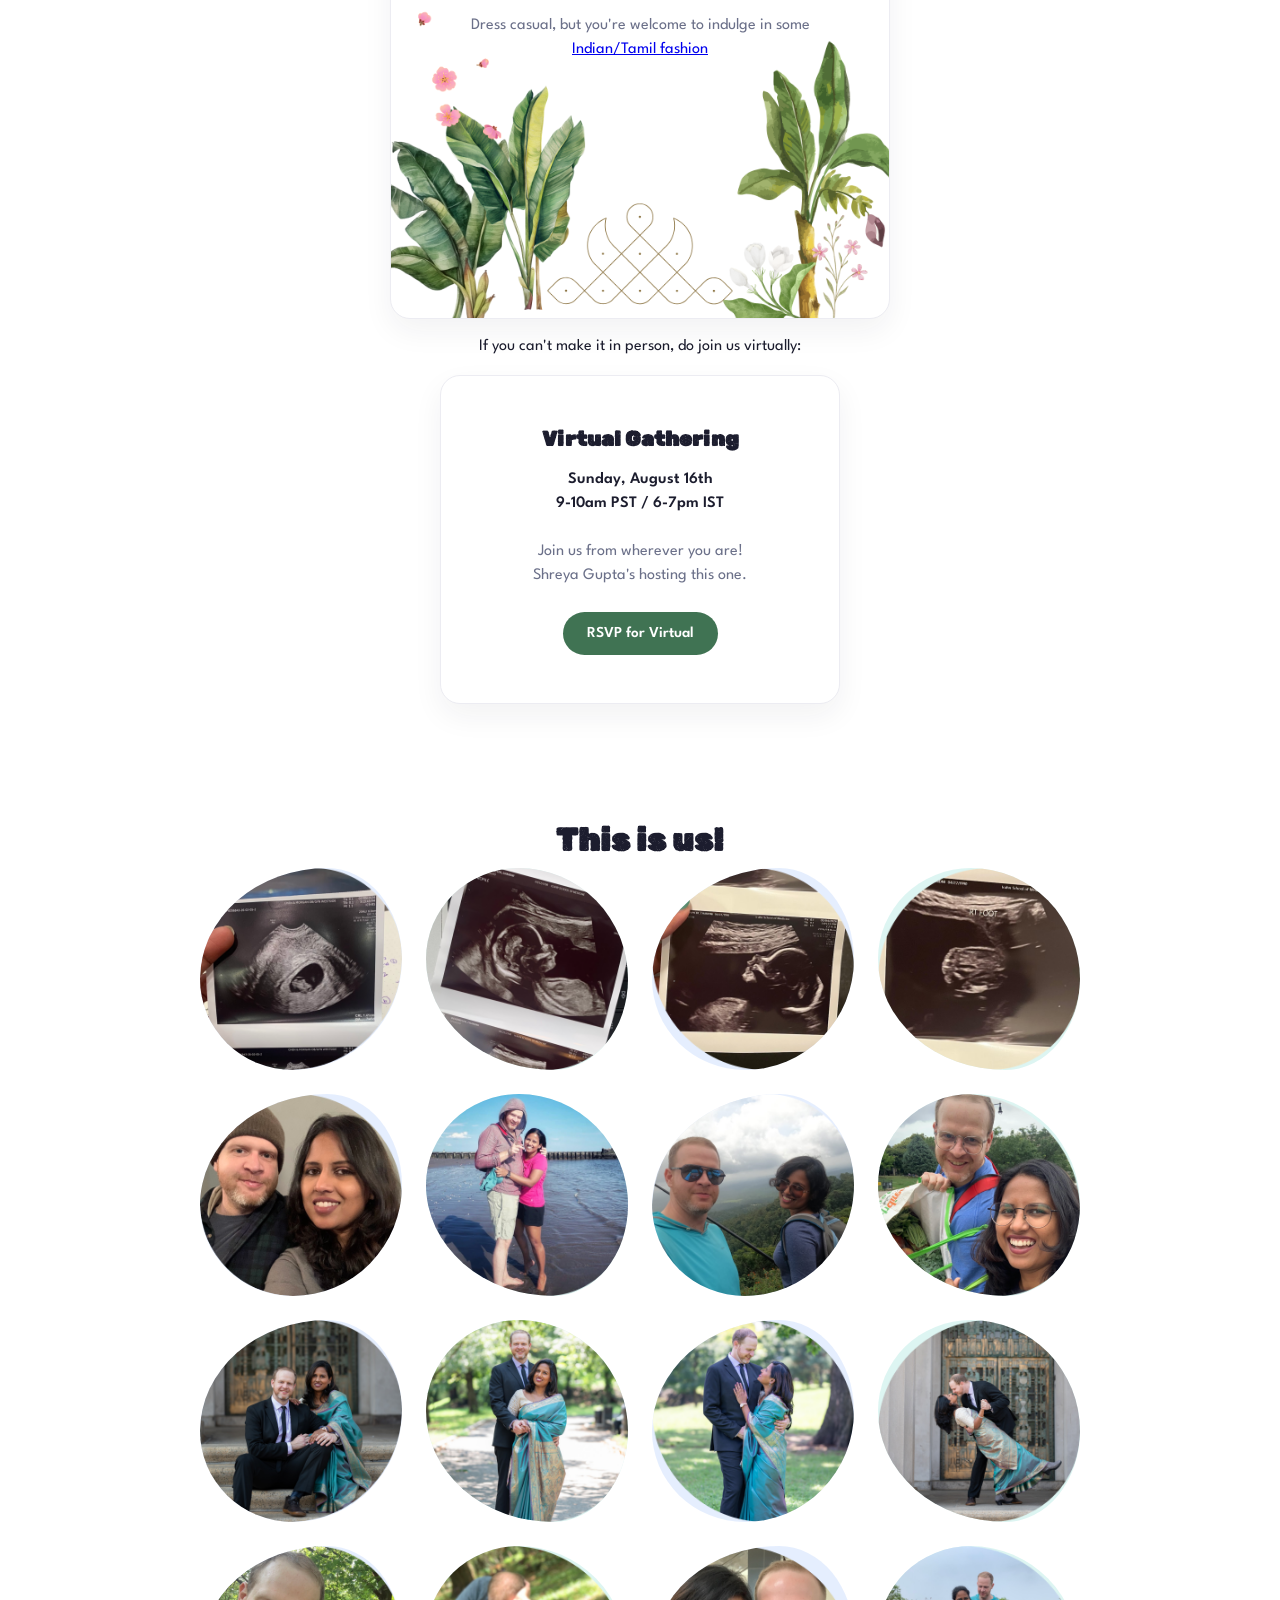
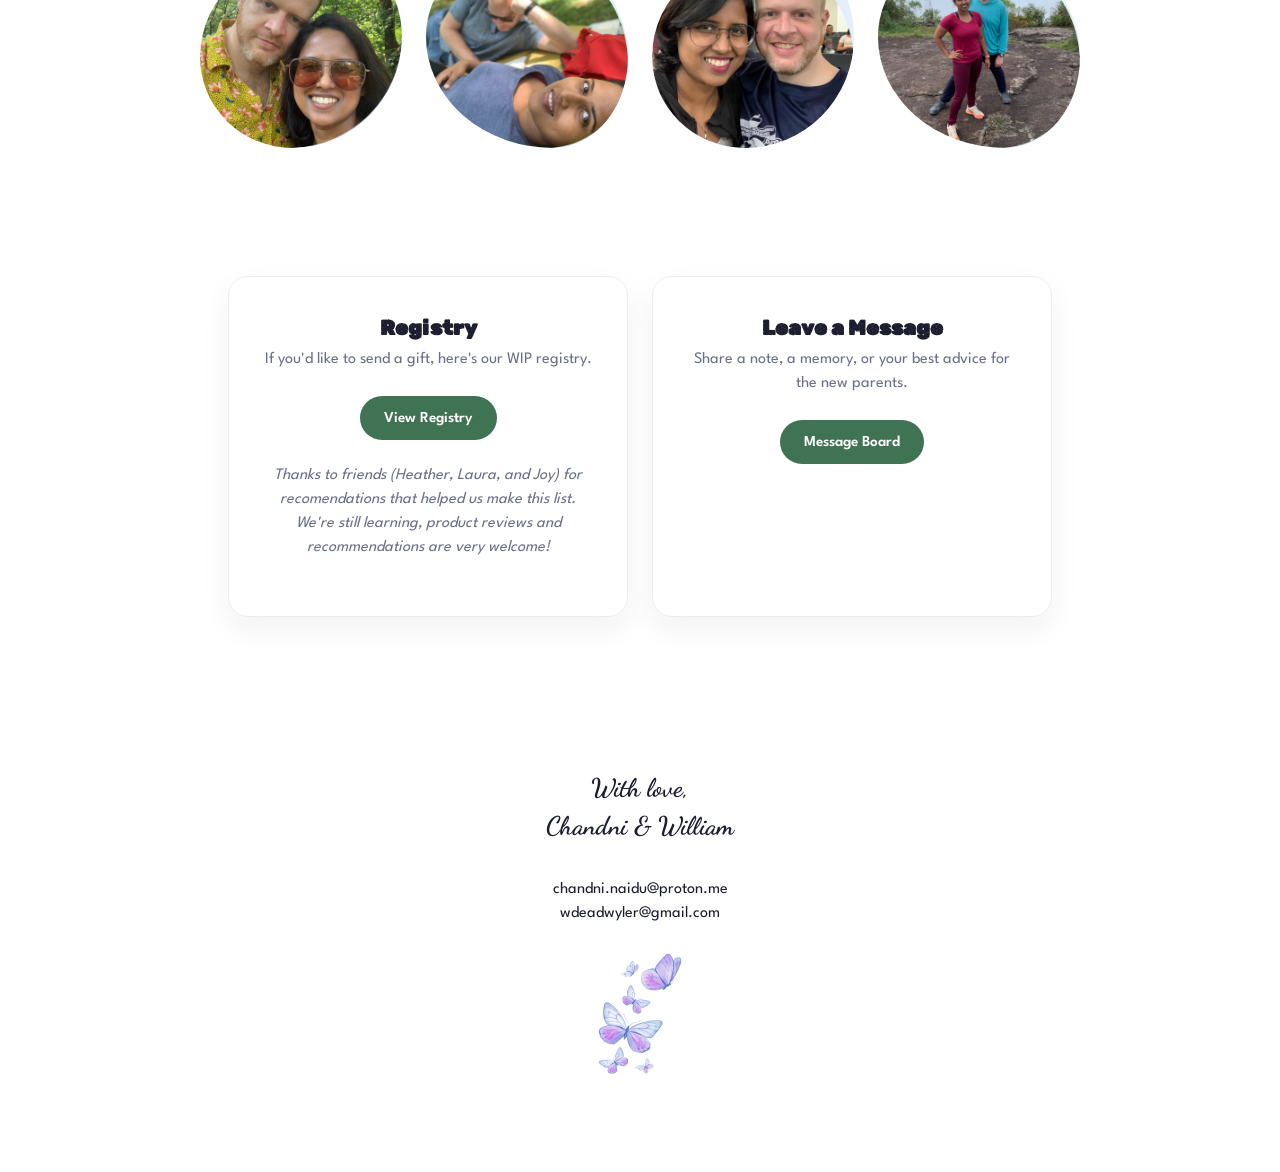
==== commit 4f1f6495: "Tune styling: butterfly sizing, tilt/rotation, and color tweaks Reduces butterfly max-width, removes" ====
--- a/index.html
+++ b/index.html
@@ -32,7 +32,7 @@
     <p class="lead">And we'd love to have you join us in celebration.</p>
 
     <div class="intro-text">
-      <p>This is easily the bravest, boldest thing we've done yet &mdash; deciding to become parents. We're expecting a baby girl in September 2026, and I'm (C)  personally alternating between feeling magical and god-like for being able to do something like this, and an absolute nervous about all the ways this is so serious and grown-up. W's turning into a papa-bear, very much on top of all the doctor appointments, logistics, and nesting.</p>
+      <p>This is easily the bravest, boldest thing we've done yet &mdash; deciding to become parents. We're expecting a baby girl in September 2026, and I'm (C)  personally alternating between feeling magical and god-like for being able to do something like this, and completely nervous about all the ways this is so serious and grown-up. W's turning into a papa-bear, very much on top of all the doctor appointments, logistics, and nesting.</p>
       <p>As we prepare for the birth (only 6&ndash;8 weeks away, can't believe we're so close), we'd love to be able to connect with friends and family, be close to all the people who mean so much to us.</p>
       <p> We're planning a small gathering in Philly on Saturday, August 15th, and would love to see you there: </p>
     </div>
@@ -92,8 +92,9 @@
       <div class="link-card">
         <!-- <span class="icon-badge icon-orange">&#127873;</span> -->
         <h2>Registry</h2>
-        <p>If you'd like to send a gift, here's where to find our registry.</p>
+        <p>If you'd like to send a gift, here's our WIP registry.</p>
         <a class="link-btn" href="https://www.amazon.com/baby-reg/chandniandwilliam-naidu-deadwyler-september-2026-philadelphia/3P7S548RN2HLB?ref_=cm_sw_r_cp_ud_dp_37FJ0TAKB4GSCDXKMKXC">View Registry</a>
+        <p>  <br><i>Thanks to friends (Heather, Laura, and Joy) for recomendations that helped us make this list. We're still learning, product reviews and recommendations are very welcome! </i></p>
       </div>
 
       <div class="link-card">
@@ -110,9 +111,14 @@
     <div class="footer-badge">
       <p>With love, <br> Chandni &amp; William</p>
     </div>
+    <p>chandni.naidu@proton.me <br> wdeadwyler@gmail.com</p>
+    <img class="butterfly-img butterfly-img--bottom" src="Images/bottom-butterfly.png" alt="">
+      
   </footer>
 
-  <img class="butterfly-img butterfly-img--bottom" src="Images/bottom-butterfly.png" alt="">
+
+
+
 
 </div>
 
--- a/styles.css
+++ b/styles.css
@@ -437,7 +437,11 @@
 footer {
   padding: 2.5rem 1.5rem 3.5rem;
   display: flex;
-  justify-content: center;
+  flex-direction: column;
+  align-items: center;
+  justify-content: center;
+ text-align: center;
+
 }
 
 .footer-badge {
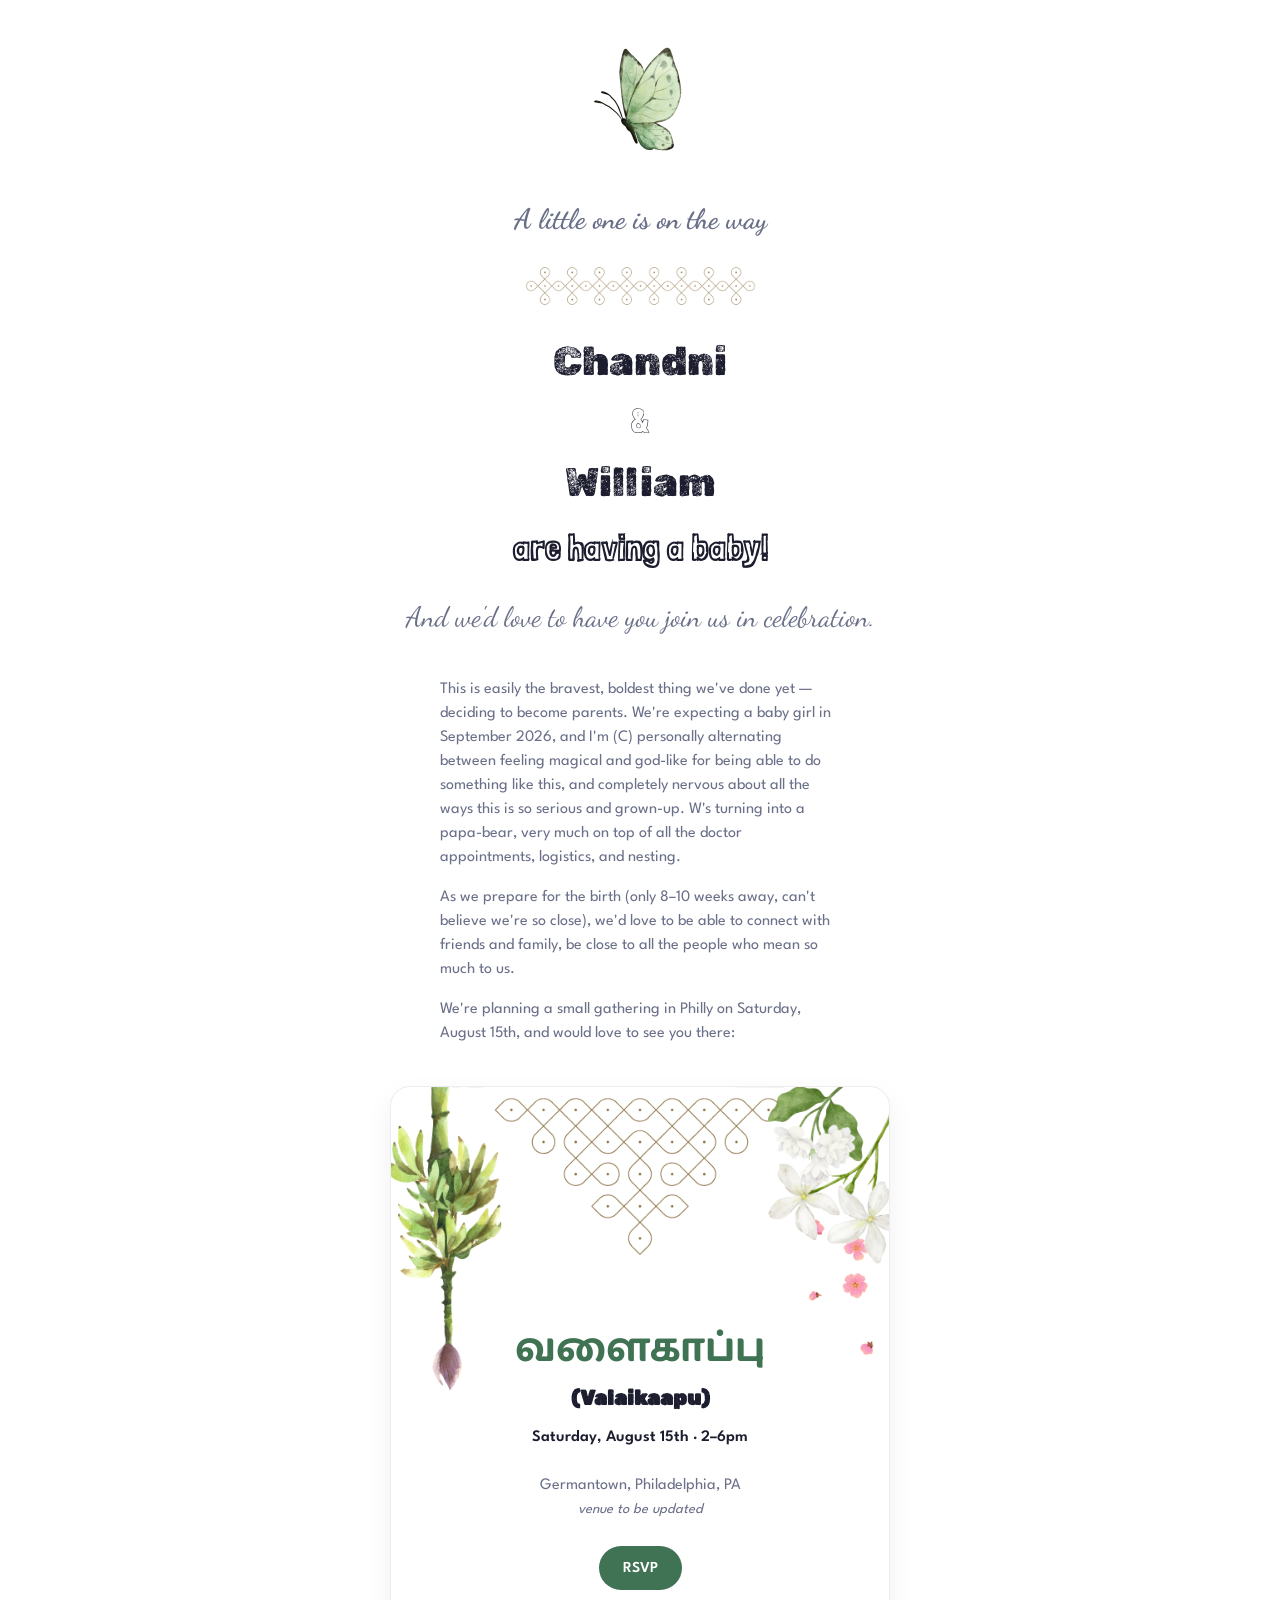
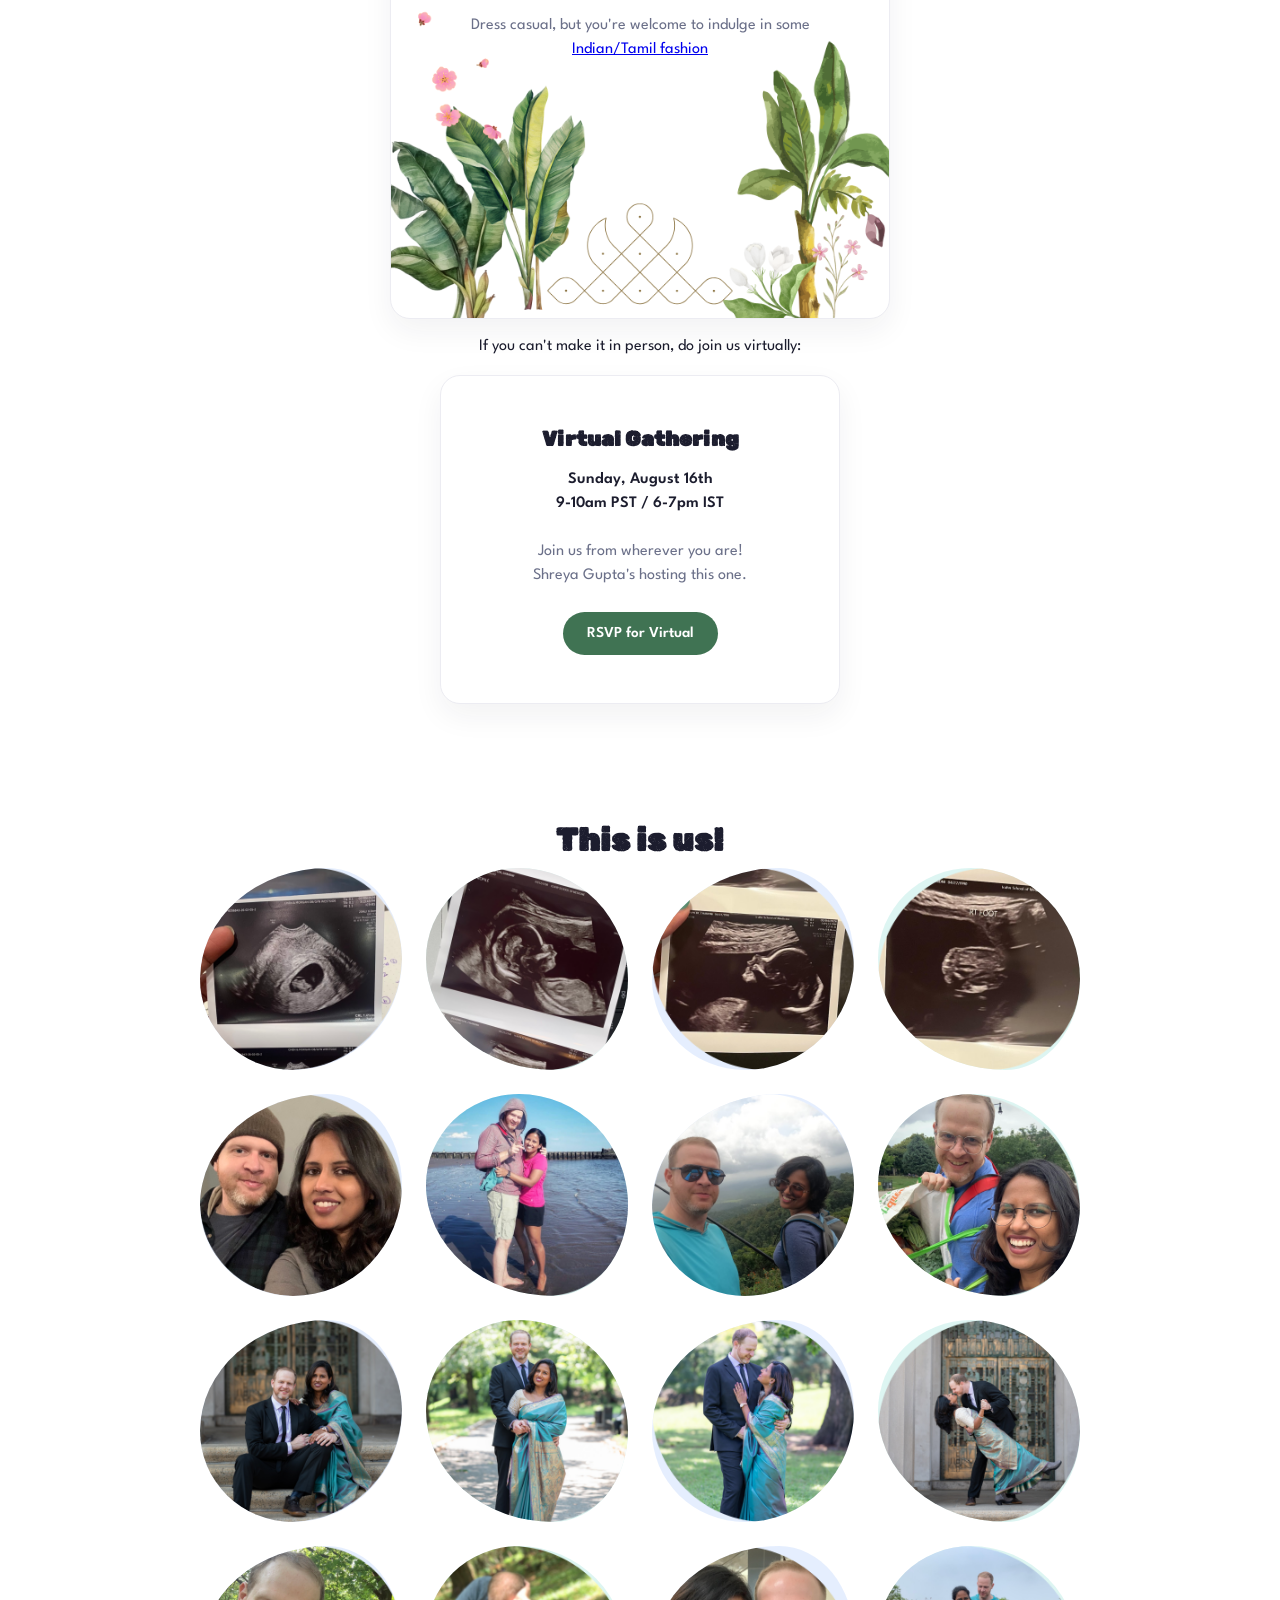
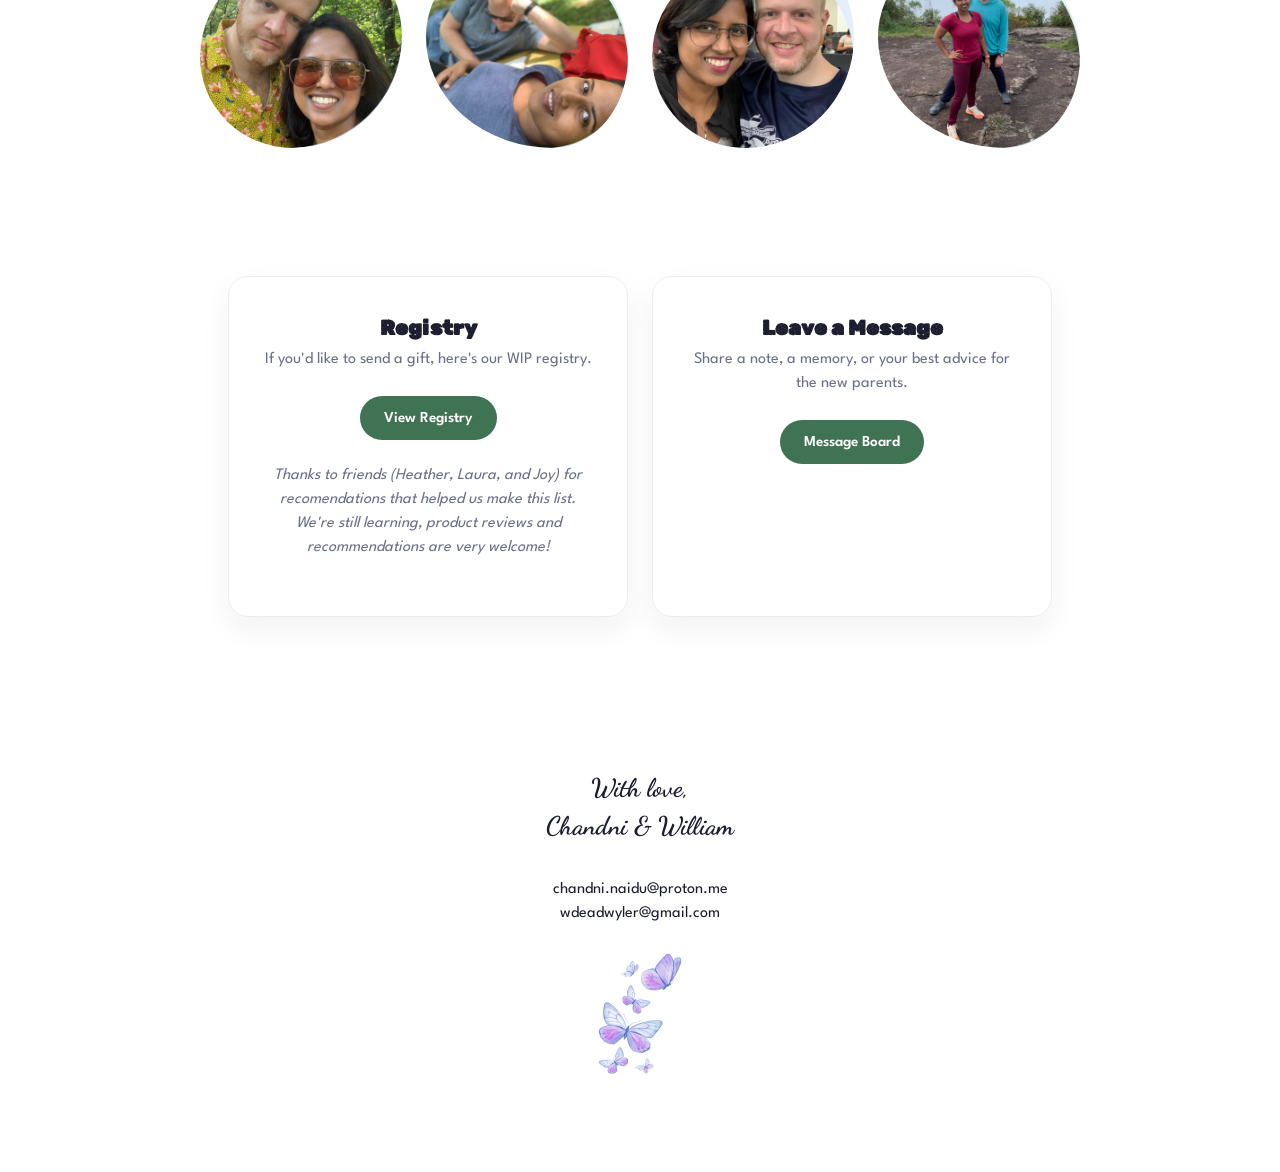
==== commit d1e37a12: "Adjust due date timeframe in index.html minor edit" ====
--- a/index.html
+++ b/index.html
@@ -33,7 +33,7 @@
 
     <div class="intro-text">
       <p>This is easily the bravest, boldest thing we've done yet &mdash; deciding to become parents. We're expecting a baby girl in September 2026, and I'm (C)  personally alternating between feeling magical and god-like for being able to do something like this, and completely nervous about all the ways this is so serious and grown-up. W's turning into a papa-bear, very much on top of all the doctor appointments, logistics, and nesting.</p>
-      <p>As we prepare for the birth (only 6&ndash;8 weeks away, can't believe we're so close), we'd love to be able to connect with friends and family, be close to all the people who mean so much to us.</p>
+      <p>As we prepare for the birth (only 8&ndash;10 weeks away, can't believe we're so close), we'd love to be able to connect with friends and family, be close to all the people who mean so much to us.</p>
       <p> We're planning a small gathering in Philly on Saturday, August 15th, and would love to see you there: </p>
     </div>
 
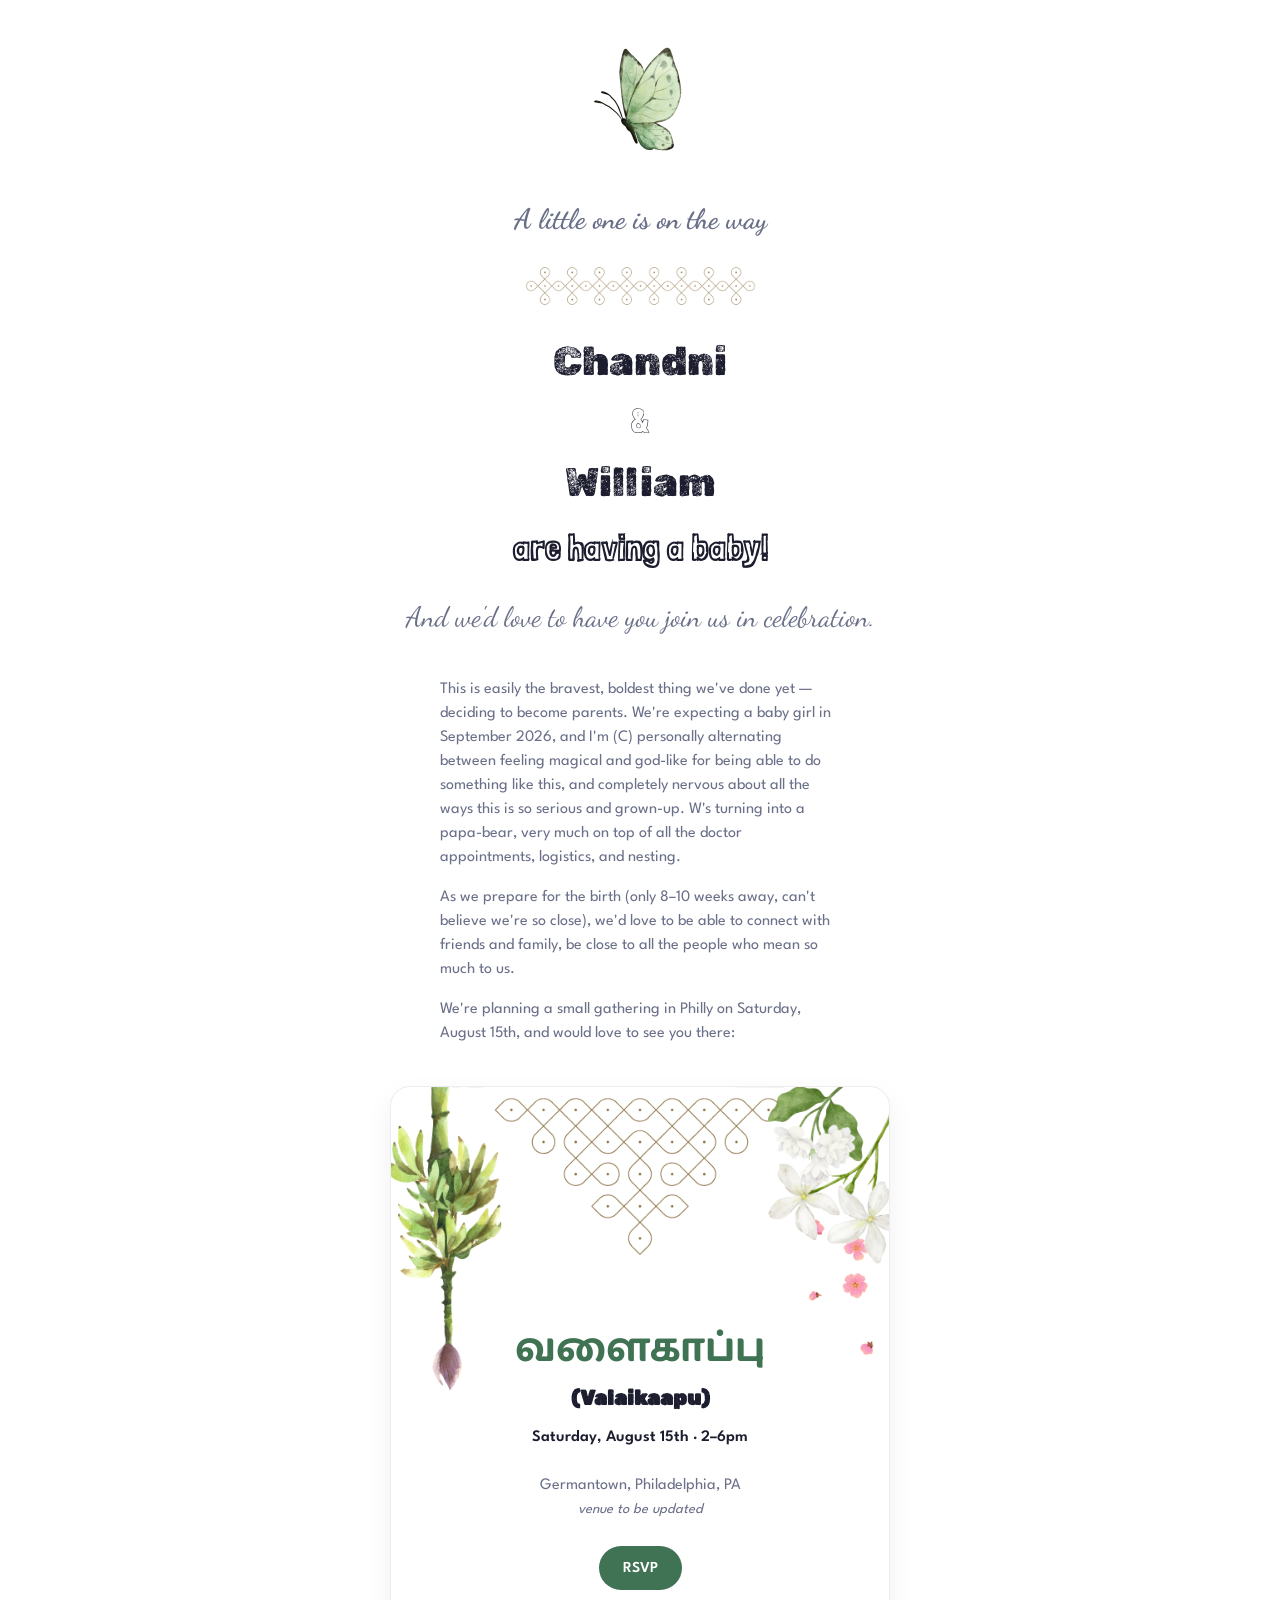
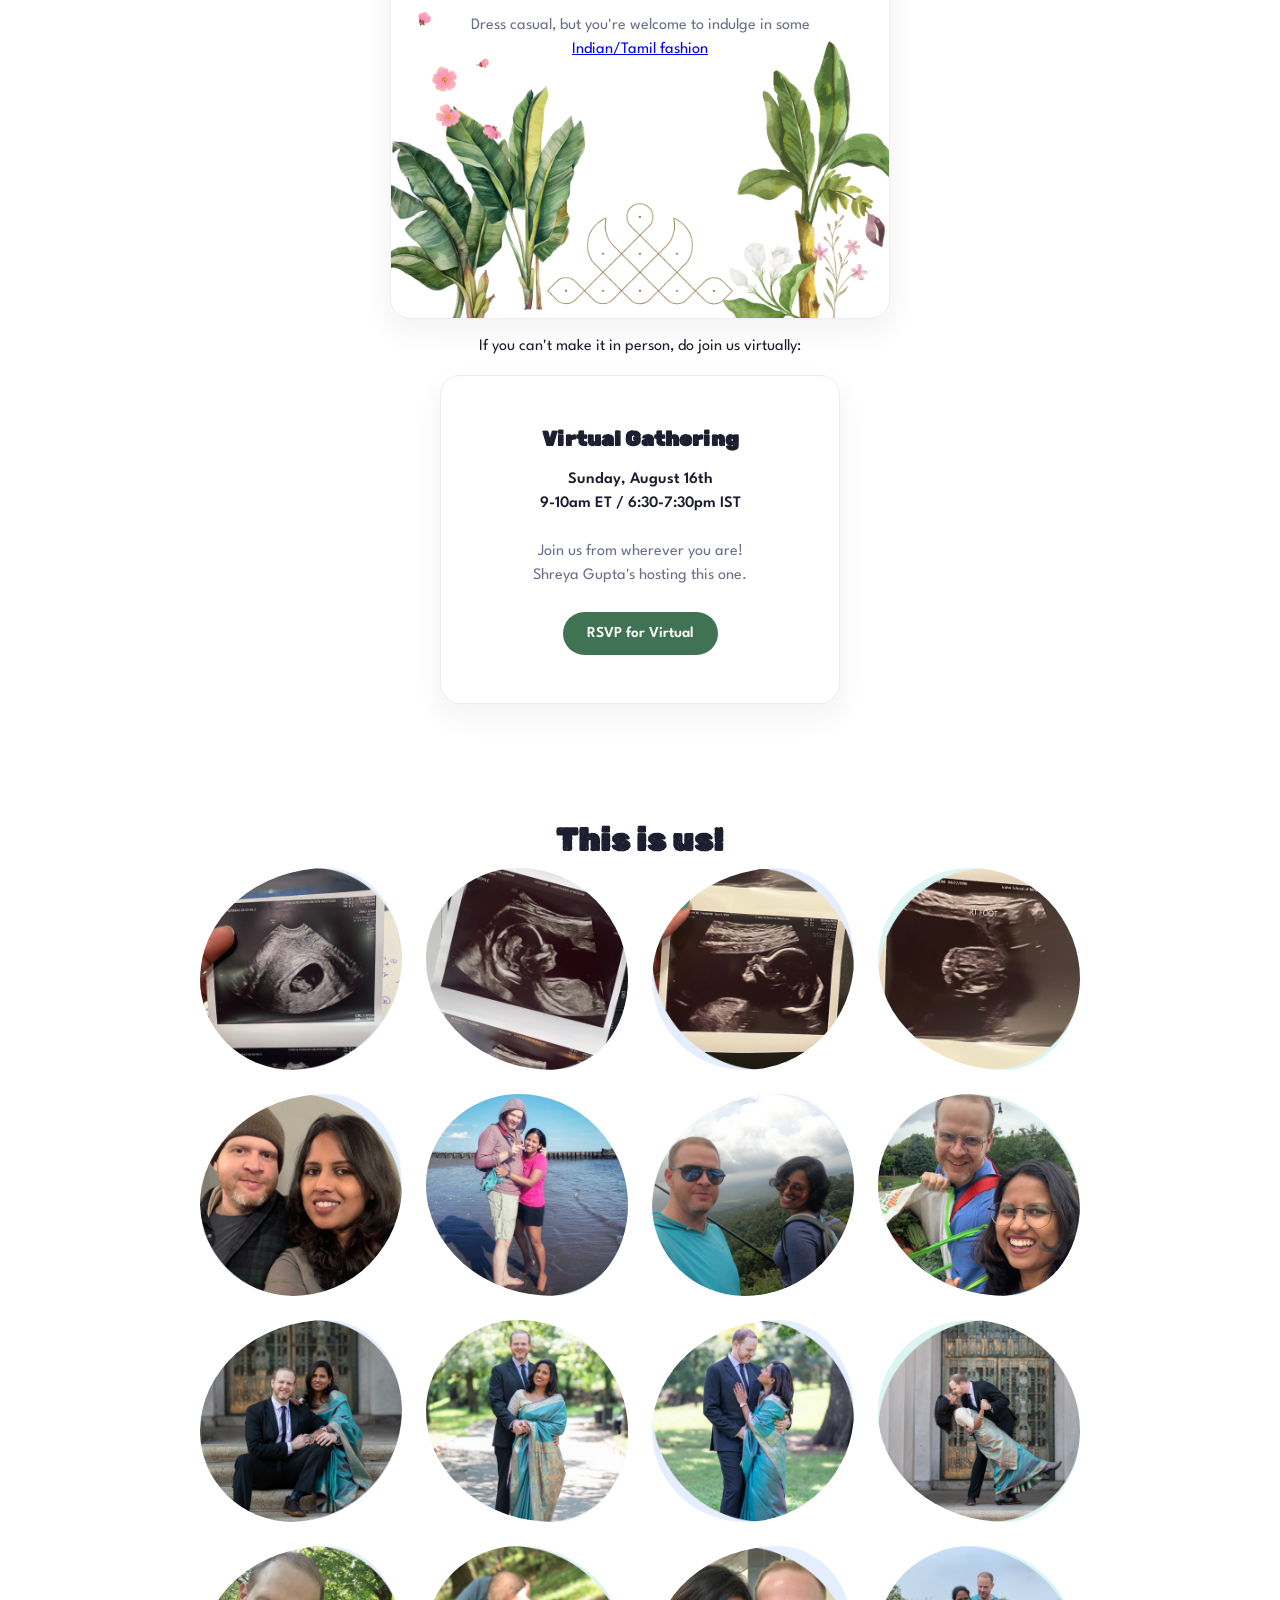
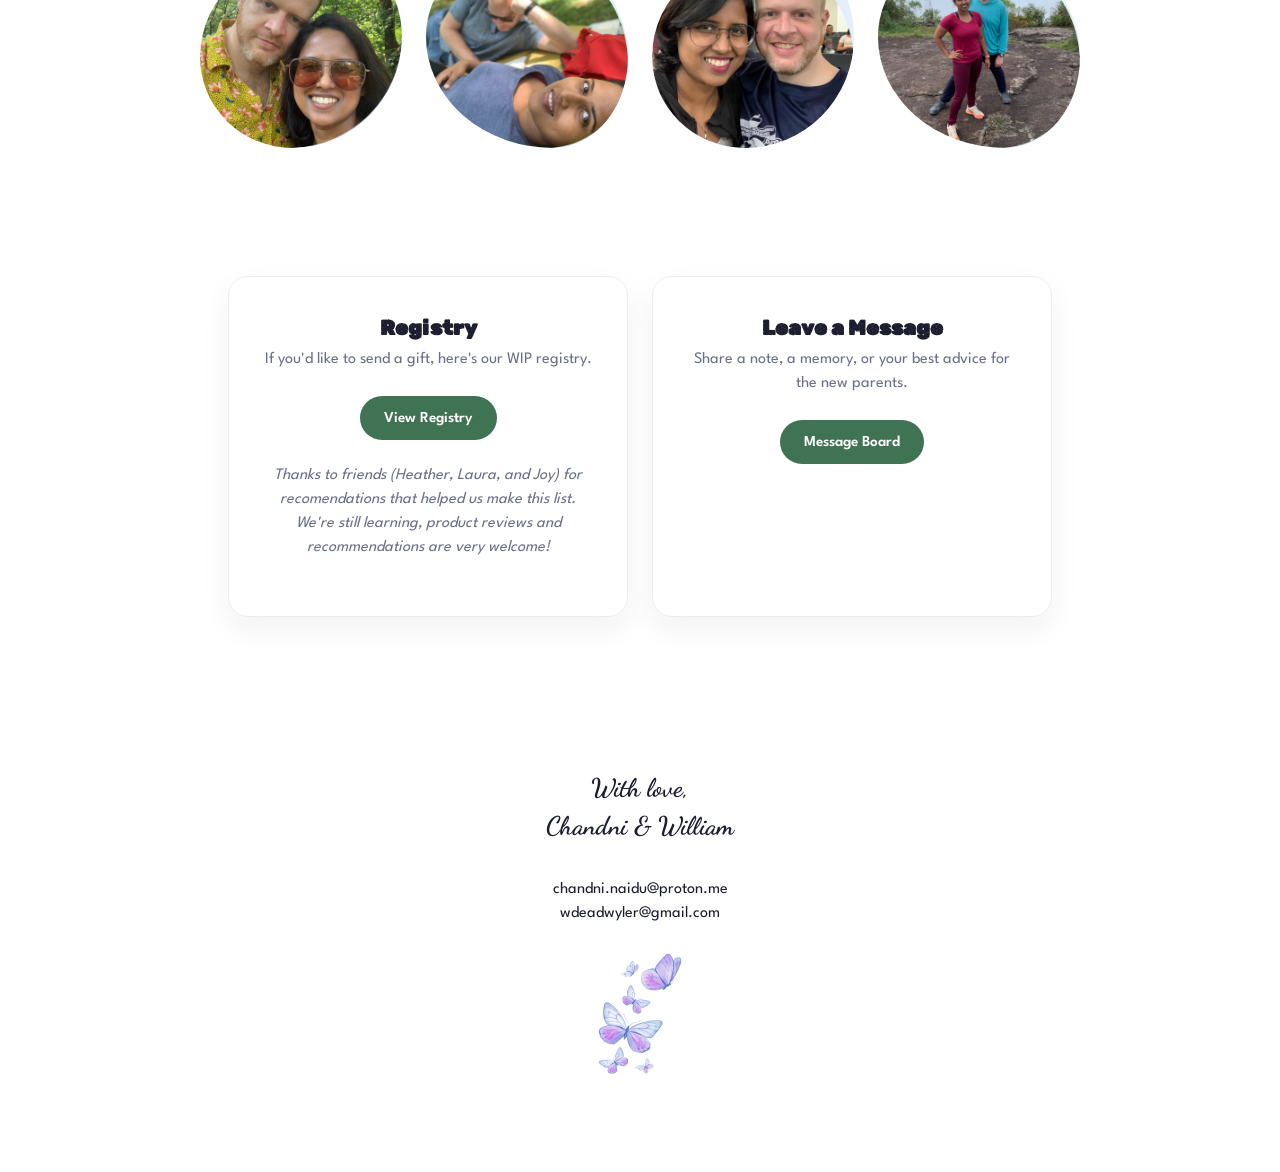
==== commit ef3ef0f2: "Update index.html Time zone error" ====
--- a/index.html
+++ b/index.html
@@ -56,7 +56,7 @@
       <div class="detail-card">
         <!-- <span class="icon-badge icon-blue">&#128421;&#65039;</span> -->
         <h2>Virtual Gathering</h2>
-        <p class="when">Sunday, August 16th <br> 9-10am PST / 6-7pm IST</p>
+        <p class="when">Sunday, August 16th <br> 9-10am ET / 6:30-7:30pm IST</p>
         <p class="where">Join us from wherever you are! <br> Shreya Gupta's hosting this one.</p>
         <a class="rsvp-btn" href="rsvp-virtual.html">RSVP for Virtual</a>
       </div>
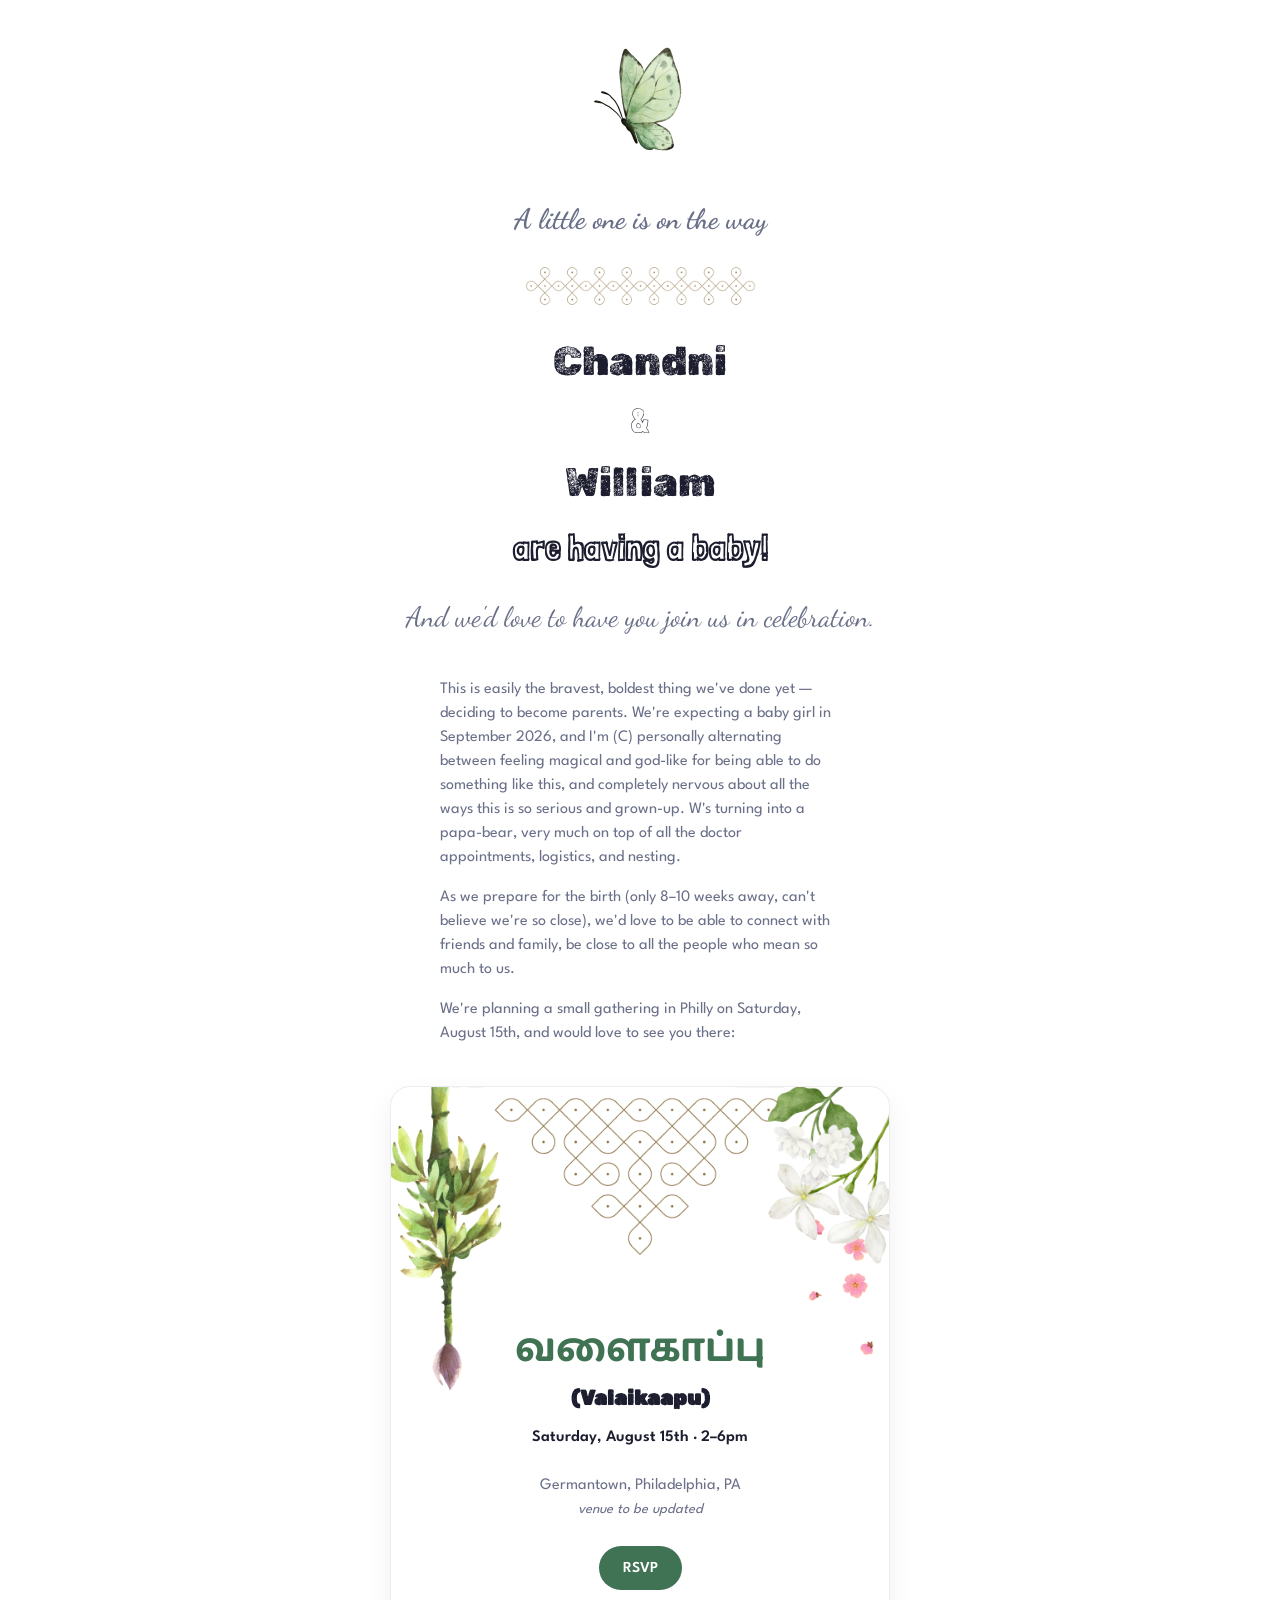
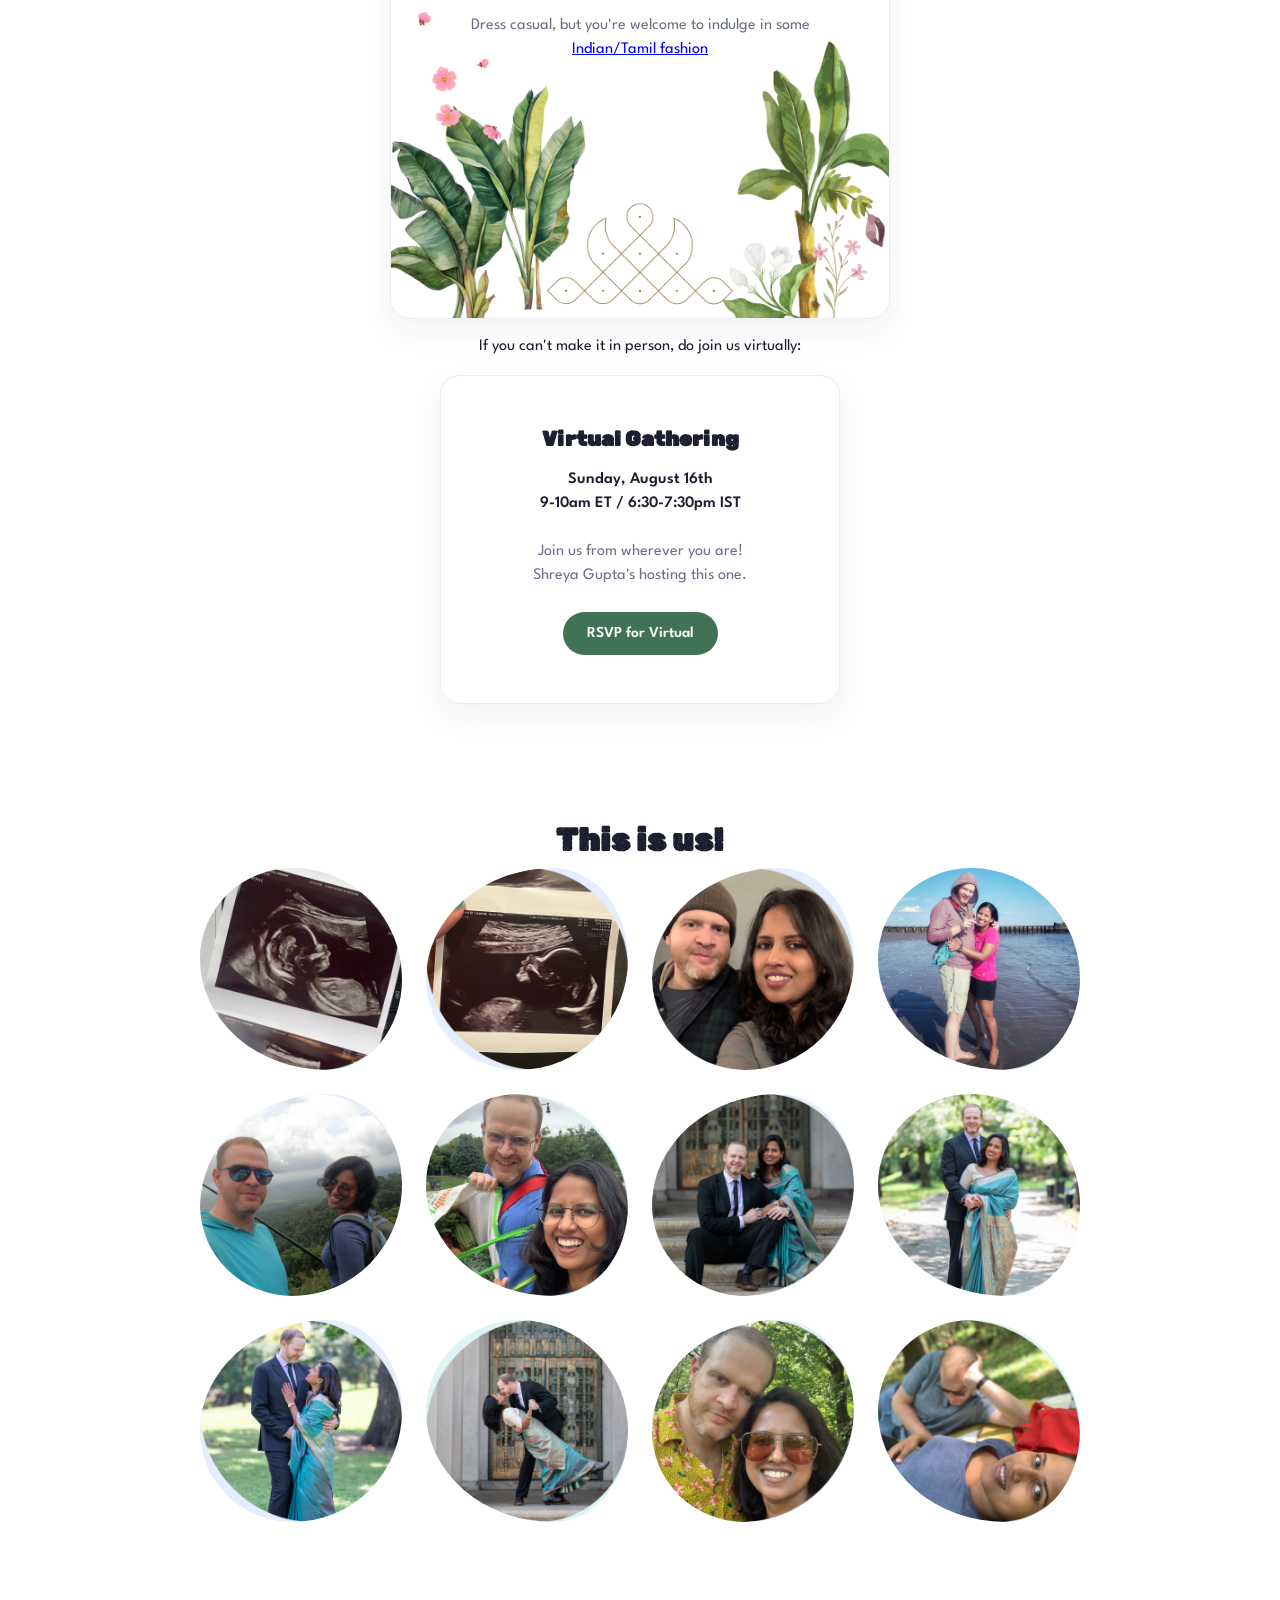
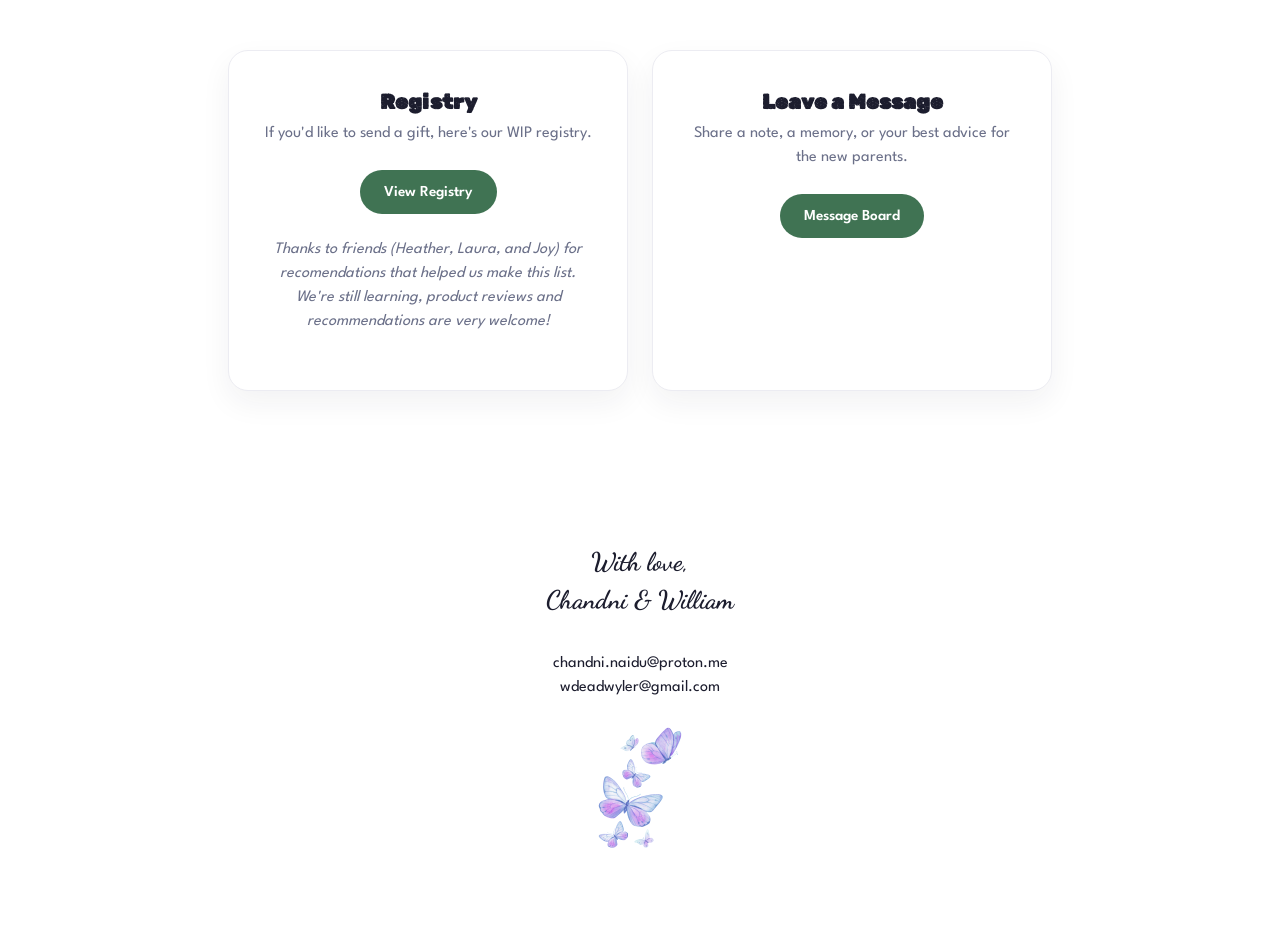
==== commit f2120670: "Update index.html Image trim" ====
--- a/index.html
+++ b/index.html
@@ -68,10 +68,10 @@
     <section class="photos">
       <h2>This is us!</h2>
       <div class="photo-grid">
-        <div class="photo-frame blob-a"><img src="Images/Frame 13.png" alt="Chandni and William"></div>
+        <!-- <div class="photo-frame blob-a"><img src="Images/Frame 13.png" alt="Chandni and William"></div> -->
         <div class="photo-frame blob-b"><img src="Images/Frame 14.png" alt="Chandni and William"></div>
         <div class="photo-frame blob-a"><img src="Images/Frame 15.png" alt="Chandni and William"></div>
-        <div class="photo-frame blob-b"><img src="Images/Frame 16.png" alt="Chandni and William"></div>
+        <!-- <div class="photo-frame blob-b"><img src="Images/Frame 16.png" alt="Chandni and William"></div> -->
         <div class="photo-frame blob-a"><img src="Images/Frame 1.png" alt="Chandni and William"></div>
         <div class="photo-frame blob-b"><img src="Images/Frame 2.png" alt="Chandni and William"></div>
         <div class="photo-frame blob-a"><img src="Images/Frame 3.png" alt="Chandni and William"></div>
@@ -82,8 +82,8 @@
         <div class="photo-frame blob-b"><img src="Images/Frame 8.png" alt="Chandni and William"></div>
         <div class="photo-frame blob-a"><img src="Images/Frame 9.png" alt="Chandni and William"></div>
         <div class="photo-frame blob-b"><img src="Images/Frame 10.png" alt="Chandni and William"></div>
-        <div class="photo-frame blob-a"><img src="Images/Frame 11.png" alt="Chandni and William"></div>
-        <div class="photo-frame blob-b"><img src="Images/Frame 12.png" alt="Chandni and William"></div>
+        <!-- <div class="photo-frame blob-a"><img src="Images/Frame 11.png" alt="Chandni and William"></div>
+        <div class="photo-frame blob-b"><img src="Images/Frame 12.png" alt="Chandni and William"></div>-->
         
       </div>
     </section>
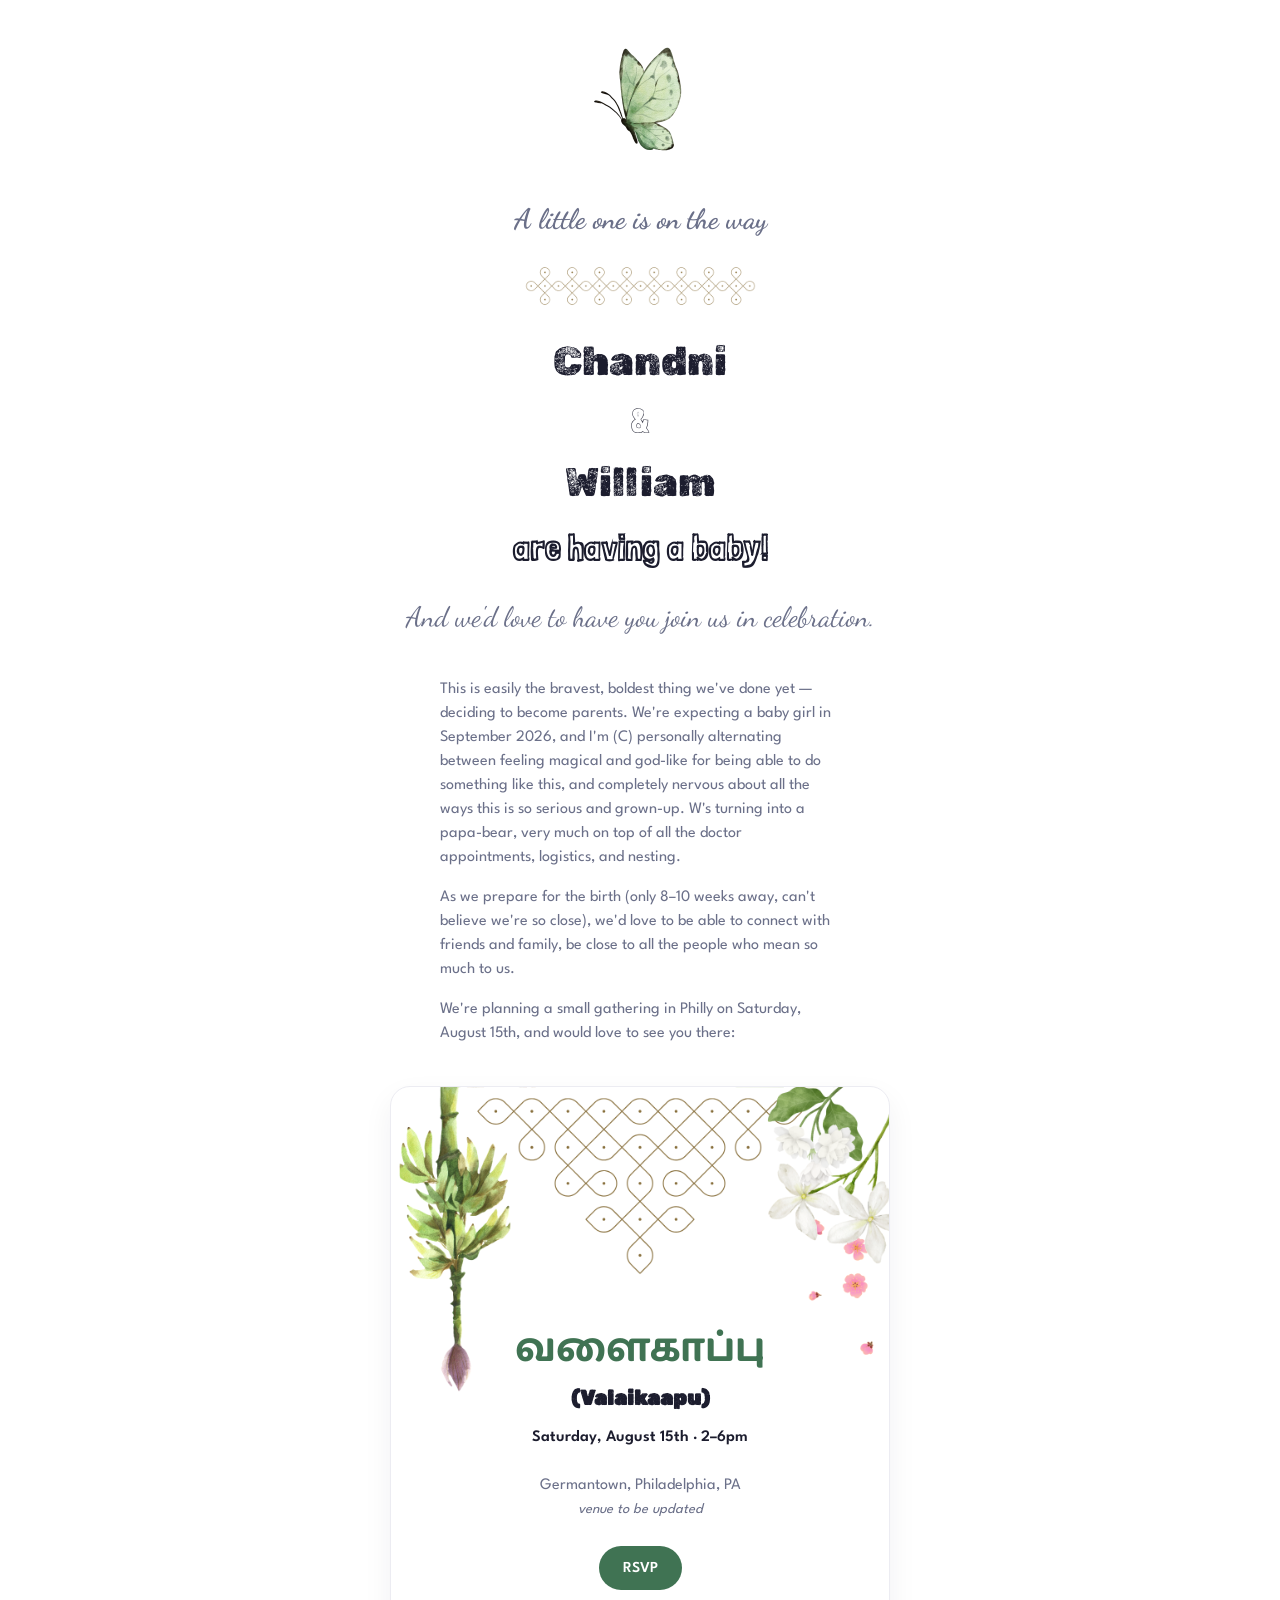
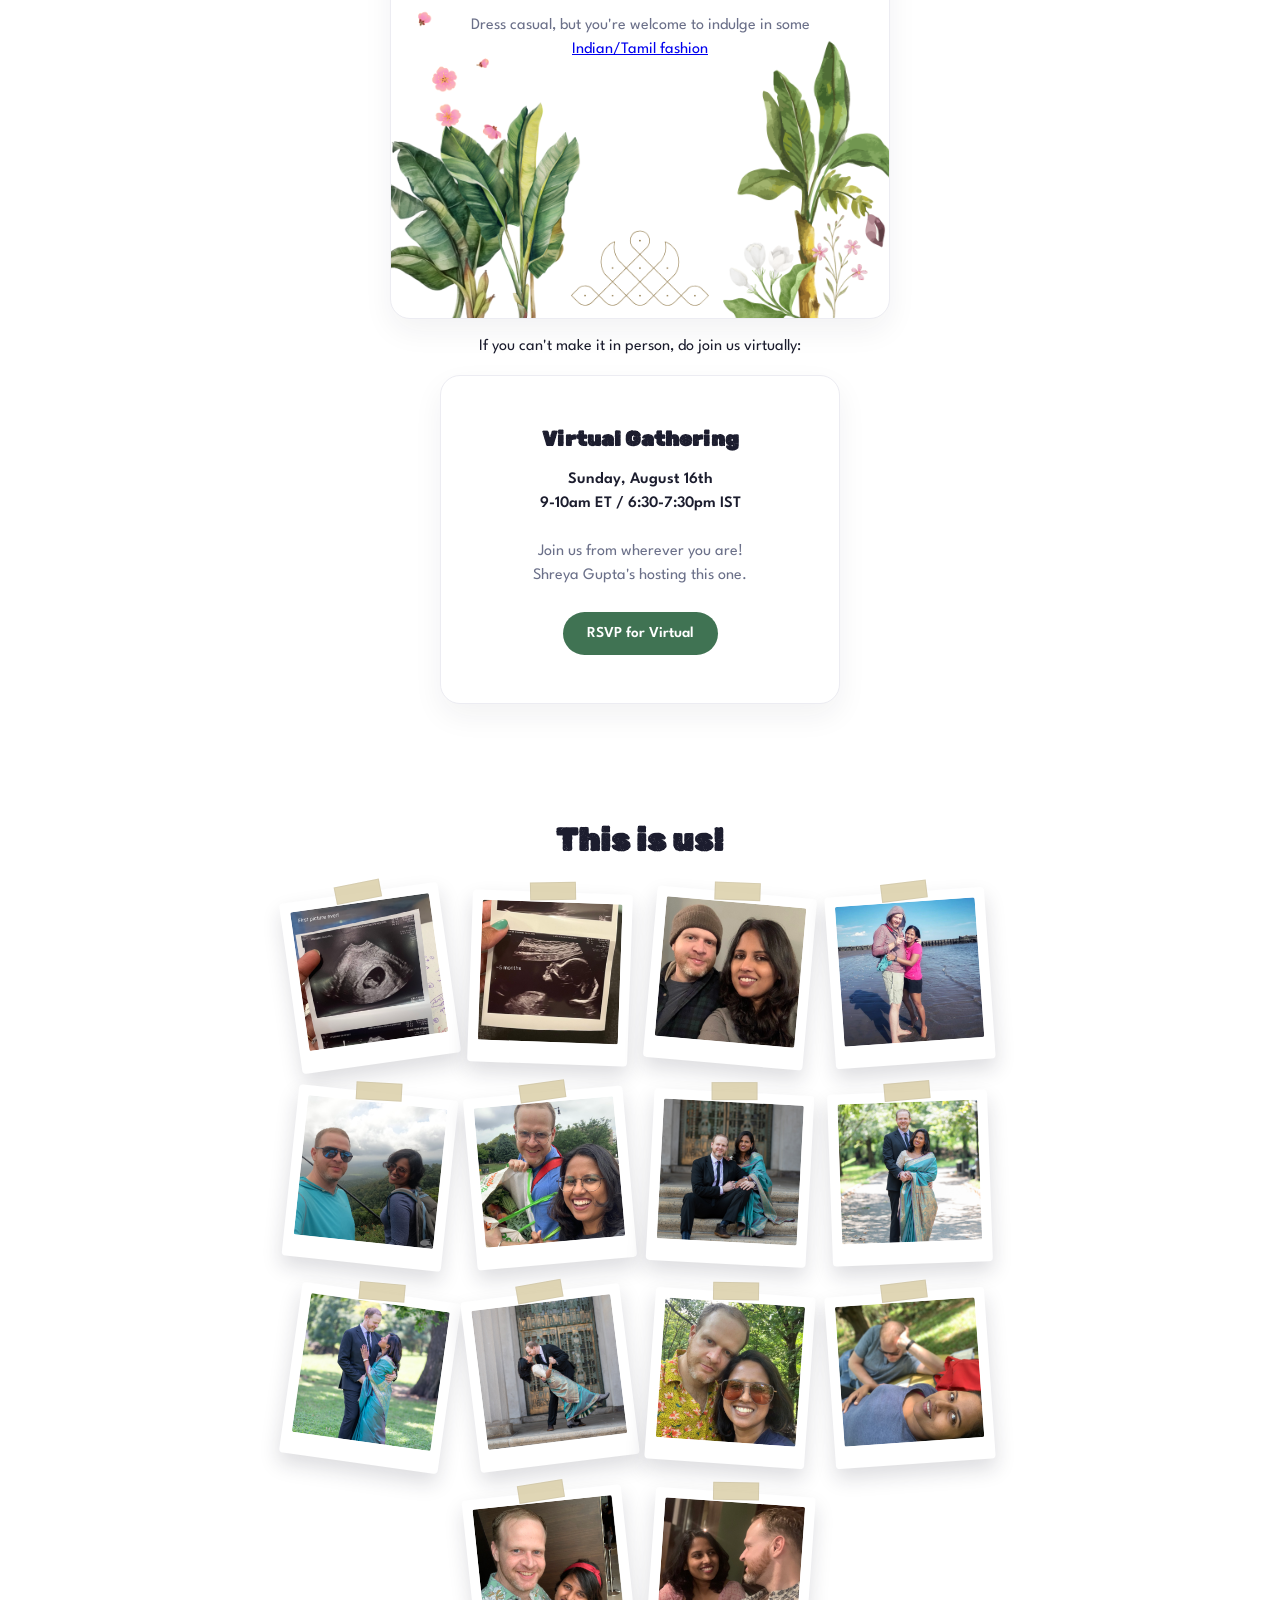
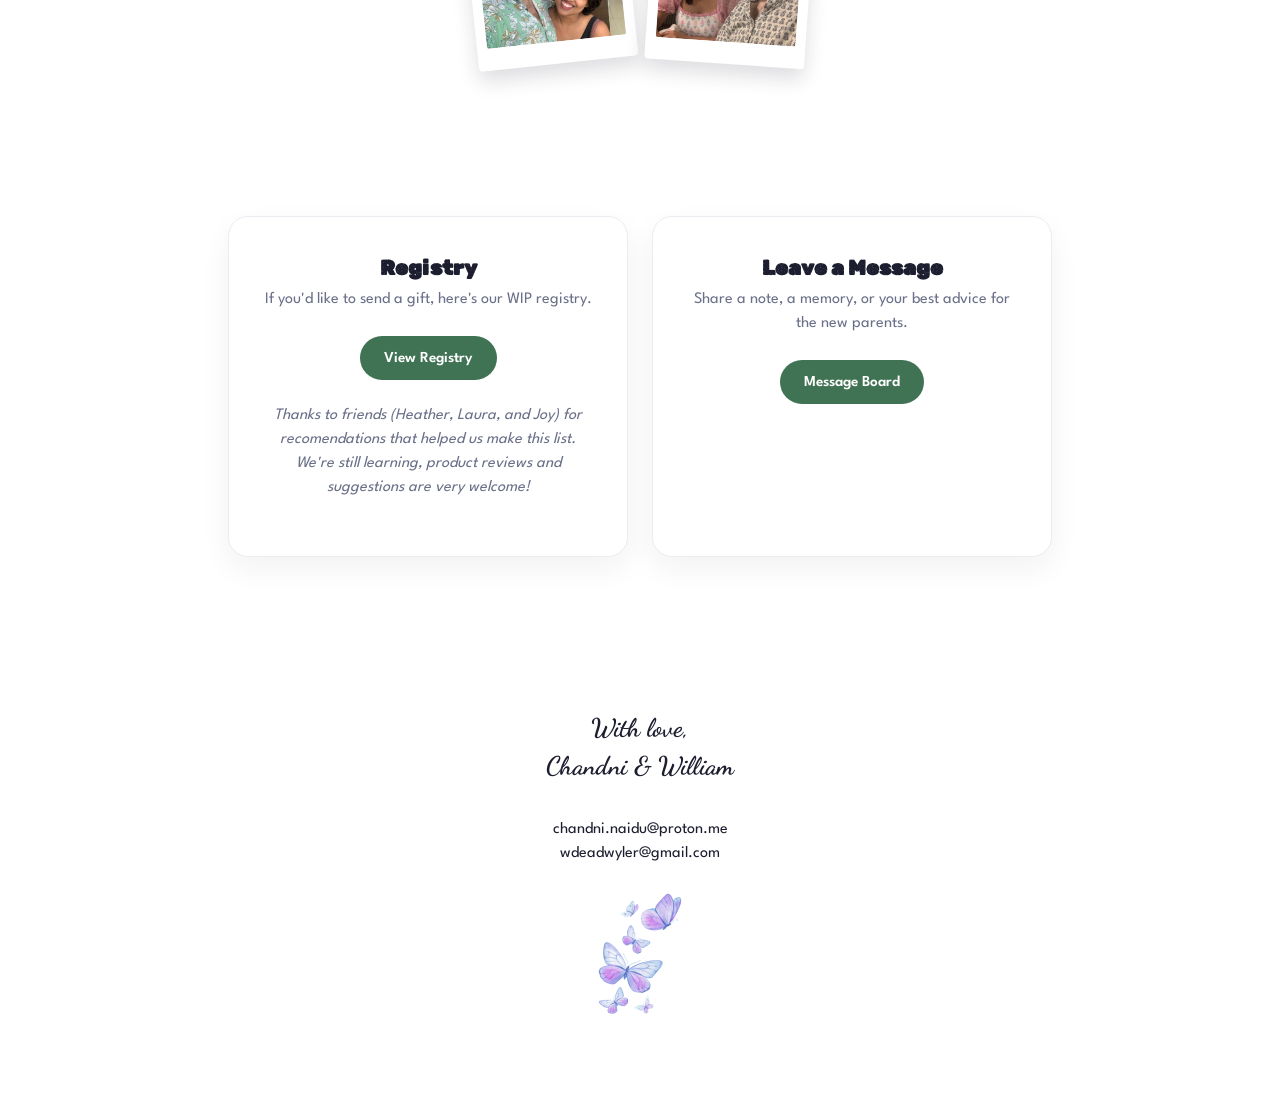
==== commit 8dd6cdd4: "Switch gallery to scattered polaroids, update photos and footer Replaces the blob-grid gallery with " ====
--- a/index.html
+++ b/index.html
@@ -67,24 +67,21 @@
 
     <section class="photos">
       <h2>This is us!</h2>
-      <div class="photo-grid">
-        <!-- <div class="photo-frame blob-a"><img src="Images/Frame 13.png" alt="Chandni and William"></div> -->
-        <div class="photo-frame blob-b"><img src="Images/Frame 14.png" alt="Chandni and William"></div>
-        <div class="photo-frame blob-a"><img src="Images/Frame 15.png" alt="Chandni and William"></div>
-        <!-- <div class="photo-frame blob-b"><img src="Images/Frame 16.png" alt="Chandni and William"></div> -->
-        <div class="photo-frame blob-a"><img src="Images/Frame 1.png" alt="Chandni and William"></div>
-        <div class="photo-frame blob-b"><img src="Images/Frame 2.png" alt="Chandni and William"></div>
-        <div class="photo-frame blob-a"><img src="Images/Frame 3.png" alt="Chandni and William"></div>
-        <div class="photo-frame blob-b"><img src="Images/Frame 4.png" alt="Chandni and William"></div>
-        <div class="photo-frame blob-a"><img src="Images/Frame 5.png" alt="Chandni and William"></div>
-        <div class="photo-frame blob-b"><img src="Images/Frame 6.png" alt="Chandni and William"></div>
-        <div class="photo-frame blob-a"><img src="Images/Frame 7.png" alt="Chandni and William"></div>
-        <div class="photo-frame blob-b"><img src="Images/Frame 8.png" alt="Chandni and William"></div>
-        <div class="photo-frame blob-a"><img src="Images/Frame 9.png" alt="Chandni and William"></div>
-        <div class="photo-frame blob-b"><img src="Images/Frame 10.png" alt="Chandni and William"></div>
-        <!-- <div class="photo-frame blob-a"><img src="Images/Frame 11.png" alt="Chandni and William"></div>
-        <div class="photo-frame blob-b"><img src="Images/Frame 12.png" alt="Chandni and William"></div>-->
-        
+      <div class="photo-scatter">
+        <div class="polaroid" style="--rot: -8deg"><img src="Images/Frame 1.png" alt="Chandni and William"><span class="tape"></span></div>
+        <div class="polaroid" style="--rot: 2deg"><img src="Images/Frame 2.png" alt="Chandni and William"><span class="tape"></span></div>
+        <div class="polaroid" style="--rot: 5deg"><img src="Images/Frame 3.png" alt="Chandni and William"><span class="tape"></span></div>
+        <div class="polaroid" style="--rot: -4deg"><img src="Images/Frame 4.png" alt="Chandni and William"><span class="tape"></span></div>
+        <div class="polaroid" style="--rot: 6deg"><img src="Images/Frame 5.png" alt="Chandni and William"><span class="tape"></span></div>
+        <div class="polaroid" style="--rot: -5deg"><img src="Images/Frame 6.png" alt="Chandni and William"><span class="tape"></span></div>
+        <div class="polaroid" style="--rot: 3deg"><img src="Images/Frame 7.png" alt="Chandni and William"><span class="tape"></span></div>
+        <div class="polaroid" style="--rot: -2deg"><img src="Images/Frame 8.png" alt="Chandni and William"><span class="tape"></span></div>
+        <div class="polaroid" style="--rot: 8deg"><img src="Images/Frame 9.png" alt="Chandni and William"><span class="tape"></span></div>
+        <div class="polaroid" style="--rot: -7deg"><img src="Images/Frame 10.png" alt="Chandni and William"><span class="tape"></span></div>
+        <div class="polaroid" style="--rot: 4deg"><img src="Images/Frame 11.png" alt="Chandni and William"><span class="tape"></span></div>
+        <div class="polaroid" style="--rot: -4deg"><img src="Images/Frame 12.png" alt="Chandni and William"><span class="tape"></span></div>
+        <div class="polaroid" style="--rot: -6deg"><img src="Images/Frame 13.png" alt="Chandni and William"><span class="tape"></span></div>
+        <div class="polaroid" style="--rot: 4deg"><img src="Images/Frame 14.png" alt="Chandni and William"><span class="tape"></span></div>
       </div>
     </section>
 
@@ -94,7 +91,7 @@
         <h2>Registry</h2>
         <p>If you'd like to send a gift, here's our WIP registry.</p>
         <a class="link-btn" href="https://www.amazon.com/baby-reg/chandniandwilliam-naidu-deadwyler-september-2026-philadelphia/3P7S548RN2HLB?ref_=cm_sw_r_cp_ud_dp_37FJ0TAKB4GSCDXKMKXC">View Registry</a>
-        <p>  <br><i>Thanks to friends (Heather, Laura, and Joy) for recomendations that helped us make this list. We're still learning, product reviews and recommendations are very welcome! </i></p>
+        <p>  <br><i>Thanks to friends (Heather, Laura, and Joy) for recomendations that helped us make this list. We're still learning, product reviews and suggestions are very welcome! </i></p>
       </div>
 
       <div class="link-card">
--- a/styles.css
+++ b/styles.css
@@ -366,38 +366,48 @@
   padding: 1rem;
 }
 
-.photo-grid {
-  display: grid;
-  grid-template-columns: repeat(auto-fit, minmax(180px, 1fr));
-  gap: 1.5rem;
-}
-
-.photo-frame {
+.photo-scatter {
+  display: flex;
+  flex-wrap: wrap;
+  justify-content: center;
+  gap: 1.75rem 1.25rem;
+  padding: 1.5rem 1rem;
+}
+
+.polaroid {
+  position: relative;
+  background: var(--white);
+  padding: 10px 10px 22px;
+  width: 160px;
+  border-radius: 4px;
+  box-shadow: 0 10px 20px rgba(28, 29, 46, 0.15);
+  transform: rotate(var(--rot, 0deg));
+  transition: transform 0.2s ease, box-shadow 0.2s ease;
+}
+
+.polaroid:hover {
+  transform: rotate(0deg) scale(1.06);
+  box-shadow: 0 16px 28px rgba(28, 29, 46, 0.22);
+  z-index: 2;
+}
+
+.polaroid img {
+  width: 100%;
   aspect-ratio: 1 / 1;
-  display: flex;
-  align-items: center;
-  justify-content: center;
-  overflow: hidden;
-  color: var(--ink);
-  font-size: 0.9rem;
-  font-weight: 600;
-  border-radius: 63% 37% 54% 46% / 55% 45% 55% 45%;
-}
-
-.photo-frame img {
-  width: 100%;
-  height: 100%;
   object-fit: cover;
   display: block;
-}
-
-.blob-a {
-  background: rgba(79, 142, 247, 0.15);
-}
-
-.blob-b {
-  background: rgba(69, 201, 184, 0.18);
-  border-radius: 46% 54% 37% 63% / 45% 55% 45% 55%;
+  border-radius: 2px;
+}
+
+.polaroid .tape {
+  position: absolute;
+  top: -10px;
+  left: 50%;
+  transform: translateX(-50%) rotate(-3deg);
+  width: 46px;
+  height: 18px;
+  background: rgba(214, 201, 157, 0.75);
+  border: 1px solid rgba(28, 29, 46, 0.05);
 }
 
 /* ---------- Links section ---------- */
